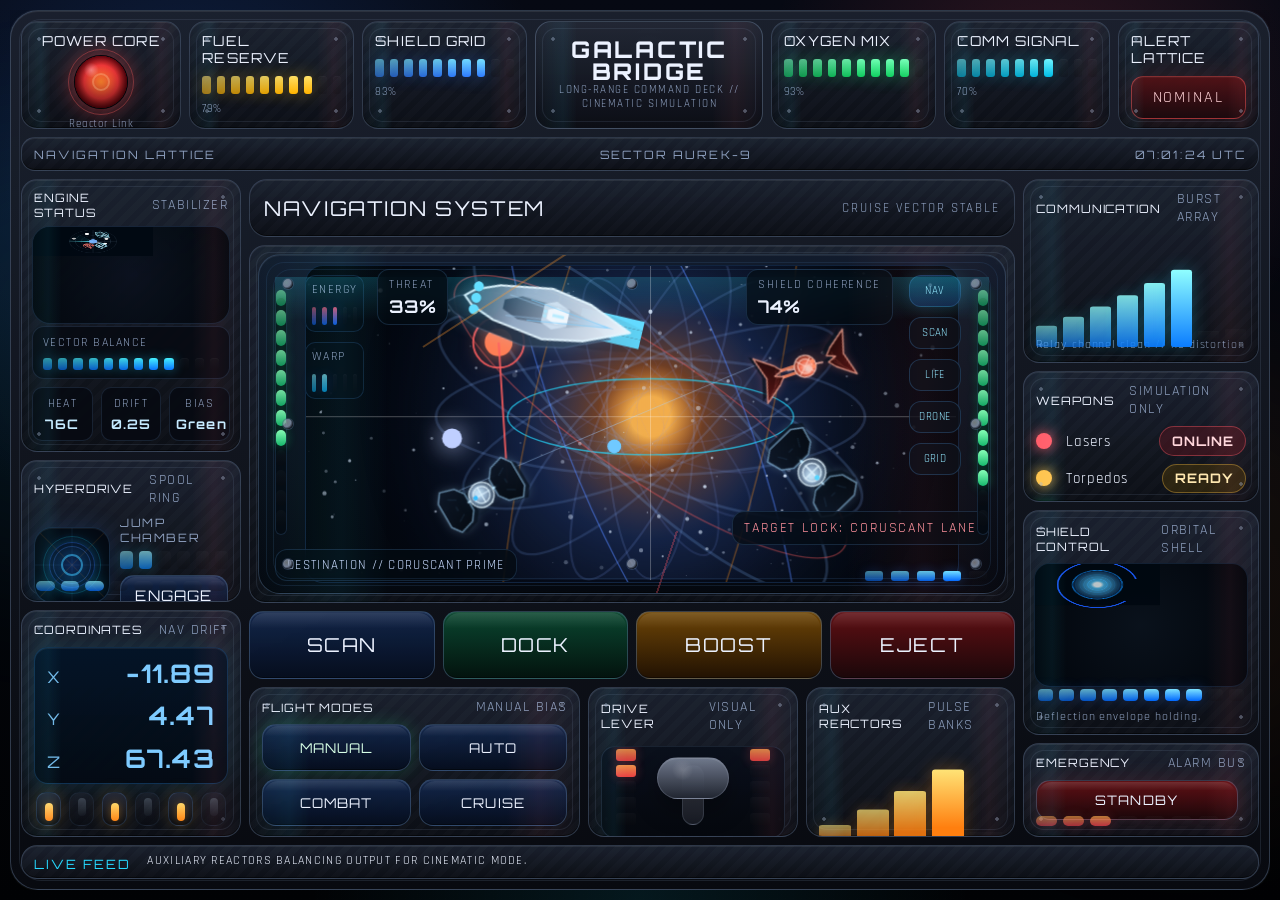
==== index.html @ 30eaf4d2 "Initial commit" ====
<!DOCTYPE html>
<html lang="en">
  <head>
    <meta charset="UTF-8" />
    <meta name="viewport" content="width=device-width, initial-scale=1.0" />
    <title>Galactic Bridge</title>
    <link rel="preconnect" href="https://fonts.googleapis.com" />
    <link rel="preconnect" href="https://fonts.gstatic.com" crossorigin />
    <link
      href="https://fonts.googleapis.com/css2?family=Orbitron:wght@500;700;800&family=Rajdhani:wght@500;600;700&display=swap"
      rel="stylesheet"
    />
    <link rel="stylesheet" href="./styles.css?v=20260314c" />
  </head>
  <body data-power="on">
    <div class="viewport">
      <div class="ambient-glow ambient-glow--left"></div>
      <div class="ambient-glow ambient-glow--right"></div>
      <div class="console-stage">
      <main class="console-shell">
        <header class="top-rack">
          <section class="system power-system">
            <div class="system__label">Power Core</div>
            <button class="power-core" id="powerToggle" type="button" aria-pressed="true">
              <span class="power-core__ring"></span>
              <span class="power-core__inner"></span>
            </button>
            <div class="system__sub">Reactor Link</div>
          </section>

          <section class="system resource-system">
            <div class="system__label">Fuel Reserve</div>
            <div class="segmented-bar" data-meter="fuel"></div>
            <div class="system__sub" id="fuelValue">78%</div>
          </section>

          <section class="system resource-system">
            <div class="system__label">Shield Grid</div>
            <div class="segmented-bar segmented-bar--blue" data-meter="shields"></div>
            <div class="system__sub" id="shieldValue">84%</div>
          </section>

          <section class="brand-panel">
            <div class="brand-panel__title">Galactic Bridge</div>
            <div class="brand-panel__sub">Long-range command deck // cinematic simulation</div>
          </section>

          <section class="system resource-system">
            <div class="system__label">Oxygen Mix</div>
            <div class="segmented-bar segmented-bar--green" data-meter="oxygen"></div>
            <div class="system__sub" id="oxygenValue">93%</div>
          </section>

          <section class="system resource-system">
            <div class="system__label">Comm Signal</div>
            <div class="segmented-bar segmented-bar--cyan" data-meter="comms"></div>
            <div class="system__sub" id="commsValue">67%</div>
          </section>

          <section class="system alert-system">
            <div class="system__label">Alert Lattice</div>
            <div class="alert-chip" id="alertChip">Nominal</div>
            <div class="system__sub">Deflection tier</div>
          </section>
        </header>

        <div class="subnav-strip">
          <span>Navigation lattice</span>
          <span>Sector Aurek-9</span>
          <span id="clockReadout">04:18:22 UTC</span>
        </div>

        <section class="bridge-grid">
          <aside class="left-column">
            <article class="module radar-module">
              <div class="module__header">
                <span>Engine Status</span>
                <span class="module__hint">Stabilizer</span>
              </div>
              <canvas id="radarCanvas" width="320" height="320" aria-label="Engine radar"></canvas>
              <div class="mini-thrust">
                <div class="mini-thrust__label">Vector Balance</div>
                <div class="mini-thrust__bars" id="engineBars"></div>
              </div>
              <div class="micro-status">
                <div><span>Heat</span><strong id="heatValue">73C</strong></div>
                <div><span>Drift</span><strong id="driftValue">0.28</strong></div>
                <div><span>Bias</span><strong id="biasValue">Green</strong></div>
              </div>
            </article>

            <article class="module hyperdrive-module">
              <div class="module__header">
                <span>Hyperdrive</span>
                <span class="module__hint">Spool ring</span>
              </div>
              <div class="hyperdrive-module__body">
                <div class="hyperdrive-core">
                  <div class="hyperdrive-core__ring"></div>
                  <div class="hyperdrive-core__ring hyperdrive-core__ring--outer"></div>
                  <div class="hyperdrive-core__center"></div>
                  <div class="hyperdrive-core__spokes"></div>
                </div>
                <div class="hyperdrive-panel">
                  <div class="hyperdrive-panel__eyebrow">Jump Chamber</div>
                  <div class="hyperdrive-panel__meter" id="hyperdriveMeter"></div>
                  <button class="command-button hyperdrive-cta" data-action="activate">
                    Engage
                  </button>
                </div>
              </div>
              <div class="hyperdrive-lights" id="hyperdriveLights"></div>
            </article>

            <article class="module coordinates-module">
              <div class="module__header">
                <span>Coordinates</span>
                <span class="module__hint">Nav drift</span>
              </div>
              <div class="coordinates-display">
                <div><span>X</span><strong id="coordX">-12.45</strong></div>
                <div><span>Y</span><strong id="coordY">04.88</strong></div>
                <div><span>Z</span><strong id="coordZ">67.22</strong></div>
              </div>
              <div class="switch-bank" id="switchBank"></div>
            </article>
          </aside>

          <section class="center-column">
            <div class="nav-title">
              <span class="nav-title__main">Navigation System</span>
              <span class="nav-title__meta" id="modeReadout">Cruise vector stable</span>
            </div>

            <article class="module view-module">
              <div class="display-frame">
                <div class="frame-meter frame-meter--left" id="portMeter"></div>
                <div class="frame-meter frame-meter--right" id="starboardMeter"></div>
                <canvas id="starfieldCanvas" width="1280" height="760"></canvas>
                <div class="display-wire display-wire--a" aria-hidden="true"></div>
                <div class="display-wire display-wire--b" aria-hidden="true"></div>
                <div class="display-overlay display-overlay--left">
                  <div class="telemetry-stack">
                    <span class="telemetry-stack__title">Energy</span>
                    <div class="mini-segments mini-segments--multicolor" data-mini-meter="energy"></div>
                  </div>
                  <div class="telemetry-stack">
                    <span class="telemetry-stack__title">Warp</span>
                    <div class="mini-segments mini-segments--cyan" data-mini-meter="warp"></div>
                  </div>
                </div>
                <div class="display-overlay display-overlay--right">
                  <button class="icon-toggle is-active" type="button">Nav</button>
                  <button class="icon-toggle" type="button">Scan</button>
                  <button class="icon-toggle" type="button">Life</button>
                  <button class="icon-toggle" type="button">Drone</button>
                  <button class="icon-toggle" type="button">Grid</button>
                </div>
                <div class="scanline"></div>
                <div class="frame-bolts" aria-hidden="true">
                  <span></span>
                  <span></span>
                  <span></span>
                  <span></span>
                  <span></span>
                  <span></span>
                  <span></span>
                  <span></span>
                </div>
                <div class="target-chip" id="targetChip">Target lock: Coruscant lane</div>
                <div class="destination-tag" id="destinationTag">Destination // Coruscant Prime</div>
                <div class="screen-kpi screen-kpi--left">
                  <span>Threat</span>
                  <strong id="threatValue">38%</strong>
                </div>
                <div class="screen-kpi screen-kpi--right">
                  <span>Shield coherence</span>
                  <strong id="screenShieldValue">84%</strong>
                </div>
                <div class="display-footer-lights" id="displayFooterLights"></div>
              </div>
            </article>

            <div class="command-row">
              <button class="command-button" data-action="scan">Scan</button>
              <button class="command-button command-button--green" data-action="dock">Dock</button>
              <button class="command-button command-button--amber" data-action="boost">Boost</button>
              <button class="command-button command-button--danger" data-action="eject">Eject</button>
            </div>

            <div class="lower-deck">
              <article class="module mode-module">
                <div class="module__header">
                  <span>Flight Modes</span>
                  <span class="module__hint">Manual bias</span>
                </div>
                <div class="mode-pills">
                  <button class="mode-pill is-active" data-mode="manual" type="button">Manual</button>
                  <button class="mode-pill" data-mode="auto" type="button">Auto</button>
                  <button class="mode-pill" data-mode="combat" type="button">Combat</button>
                  <button class="mode-pill" data-mode="cruise" type="button">Cruise</button>
                </div>
              </article>

              <article class="module throttle-module">
                <div class="module__header">
                  <span>Drive Lever</span>
                  <span class="module__hint">Visual only</span>
                </div>
                <div class="throttle-chamber">
                  <div class="throttle-ladder throttle-ladder--left" id="throttleLeft"></div>
                  <div class="throttle-rail"></div>
                  <div class="throttle-handle" id="throttleHandle"></div>
                  <div class="throttle-ladder throttle-ladder--right" id="throttleRight"></div>
                </div>
              </article>

              <article class="module aux-module">
                <div class="module__header">
                  <span>Aux Reactors</span>
                  <span class="module__hint">Pulse banks</span>
                </div>
                <div class="aux-bars" id="auxBars"></div>
              </article>
            </div>
          </section>

          <aside class="right-column">
            <article class="module comms-module">
              <div class="module__header">
                <span>Communication</span>
                <span class="module__hint">Burst array</span>
              </div>
              <div class="signal-bars" id="signalBars"></div>
              <div class="comms-copy" id="commsCopy">Relay channel clean // no distortion</div>
            </article>

            <article class="module weapons-module">
              <div class="module__header">
                <span>Weapons</span>
                <span class="module__hint">Simulation only</span>
              </div>
              <div class="weapon-row">
                <span class="weapon-dot weapon-dot--red"></span>
                <span>Lasers</span>
                <strong class="weapon-state weapon-state--red" id="laserState">Online</strong>
              </div>
              <div class="weapon-row">
                <span class="weapon-dot weapon-dot--amber"></span>
                <span>Torpedos</span>
                <strong class="weapon-state weapon-state--amber" id="torpedoState">Ready</strong>
              </div>
              <div class="weapon-row">
                <span class="weapon-dot weapon-dot--green"></span>
                <span>Missiles</span>
                <strong class="weapon-state weapon-state--green" id="missileState">Armed</strong>
              </div>
              <div class="weapon-charge" id="weaponCharge"></div>
            </article>

            <article class="module shield-module">
              <div class="module__header">
                <span>Shield Control</span>
                <span class="module__hint">Orbital shell</span>
              </div>
              <canvas id="shieldCanvas" width="360" height="360" aria-label="Shield dial"></canvas>
              <div class="shield-scale" id="shieldScale"></div>
              <div class="shield-copy" id="shieldCopy">Deflection envelope holding.</div>
            </article>

            <article class="module emergency-module">
              <div class="module__header">
                <span>Emergency</span>
                <span class="module__hint">Alarm bus</span>
              </div>
              <button class="emergency-button" id="emergencyButton" type="button">Standby</button>
              <div class="alarm-strip" id="alarmStrip"></div>
            </article>
          </aside>
        </section>

        <footer class="status-ribbon">
          <div class="status-ribbon__label">Live feed</div>
          <div class="status-ribbon__ticker" id="statusFeed"></div>
        </footer>
      </main>
      </div>
    </div>

    <script src="./app.js?v=20260314c"></script>
  </body>
</html>
---- styles.css ----
:root {
  --bg: #04070d;
  --panel: #121824;
  --panel-2: #171d29;
  --panel-3: #090d14;
  --steel: #65748e;
  --line: rgba(121, 143, 175, 0.26);
  --cyan: #26d9ff;
  --blue: #2f7cff;
  --green: #2dff8b;
  --amber: #ffc349;
  --red: #ff5a66;
  --orange: #ff931f;
  --text: #ecf2ff;
  --muted: #8ea0bf;
  --shadow: 0 30px 60px rgba(0, 0, 0, 0.45);
  --inset: inset 0 1px 0 rgba(255, 255, 255, 0.07), inset 0 -1px 0 rgba(0, 0, 0, 0.55);
  --ring: conic-gradient(from 180deg, rgba(47, 124, 255, 0.18), rgba(38, 217, 255, 0.95), rgba(47, 124, 255, 0.15));
}

* {
  box-sizing: border-box;
}

html,
body {
  margin: 0;
  min-height: 100%;
  background:
    radial-gradient(circle at 15% 18%, rgba(47, 124, 255, 0.22), transparent 28%),
    radial-gradient(circle at 82% 12%, rgba(255, 86, 102, 0.18), transparent 22%),
    radial-gradient(circle at 50% 100%, rgba(38, 217, 255, 0.1), transparent 30%),
    linear-gradient(180deg, #060913 0%, #010204 100%);
  color: var(--text);
  font-family: "Rajdhani", sans-serif;
}

body {
  overflow-x: hidden;
}

button,
canvas {
  font: inherit;
}

.viewport {
  position: relative;
  min-height: 100vh;
  padding: 16px;
  overflow: visible;
}

.console-stage {
  position: relative;
  z-index: 1;
  display: flex;
  justify-content: center;
  align-items: flex-start;
  min-height: calc(100vh - 32px);
  overflow: visible;
  opacity: 0;
  transition: opacity 240ms ease;
}

body.is-ready .console-stage {
  opacity: 1;
}

.ambient-glow {
  position: fixed;
  inset: auto;
  width: 28rem;
  height: 28rem;
  border-radius: 50%;
  filter: blur(80px);
  opacity: 0.35;
  pointer-events: none;
  z-index: 0;
}

.ambient-glow--left {
  left: -10rem;
  top: 8rem;
  background: rgba(38, 217, 255, 0.18);
}

.ambient-glow--right {
  right: -8rem;
  bottom: 6rem;
  background: rgba(255, 147, 31, 0.18);
}

.console-shell {
  position: relative;
  width: min(1680px, 100%);
  margin: 0;
  padding: 14px;
  border: 1px solid rgba(93, 114, 143, 0.45);
  border-radius: 28px;
  background:
    linear-gradient(180deg, rgba(27, 33, 46, 0.96), rgba(8, 10, 16, 0.98)),
    linear-gradient(180deg, rgba(255, 255, 255, 0.04), rgba(255, 255, 255, 0));
  box-shadow:
    0 0 0 1px rgba(255, 255, 255, 0.04),
    0 18px 60px rgba(0, 0, 0, 0.55),
    inset 0 1px 0 rgba(255, 255, 255, 0.08);
  transform-origin: top center;
  will-change: transform;
}

.console-shell::before {
  content: "";
  position: absolute;
  inset: 8px;
  border-radius: 22px;
  border: 1px solid rgba(84, 102, 126, 0.25);
  pointer-events: none;
}

.top-rack {
  display: grid;
  grid-template-columns: 1.02fr repeat(2, 1.05fr) 1.45fr repeat(2, 1.05fr) 0.9fr;
  gap: 10px;
}

.system,
.module,
.nav-title,
.subnav-strip,
.status-ribbon {
  position: relative;
  border: 1px solid rgba(91, 110, 138, 0.42);
  background:
    repeating-linear-gradient(
      135deg,
      rgba(255, 255, 255, 0.012) 0,
      rgba(255, 255, 255, 0.012) 6px,
      rgba(0, 0, 0, 0.02) 6px,
      rgba(0, 0, 0, 0.02) 12px
    ),
    linear-gradient(180deg, rgba(27, 34, 48, 0.96), rgba(12, 15, 22, 0.98)),
    linear-gradient(135deg, rgba(255, 255, 255, 0.035), transparent 40%);
  box-shadow: var(--inset);
}

.system,
.brand-panel {
  position: relative;
  overflow: hidden;
  min-height: 104px;
  padding: 12px 14px;
  border-radius: 16px;
}

.system::before,
.module::before,
.brand-panel::before {
  content: "";
  position: absolute;
  inset: 6px;
  border-radius: 14px;
  border: 1px solid rgba(118, 138, 166, 0.16);
  background:
    radial-gradient(circle at 10px 10px, rgba(166, 181, 208, 0.4) 0 1.5px, transparent 2px),
    radial-gradient(circle at calc(100% - 10px) 10px, rgba(166, 181, 208, 0.4) 0 1.5px, transparent 2px),
    radial-gradient(circle at 10px calc(100% - 10px), rgba(166, 181, 208, 0.4) 0 1.5px, transparent 2px),
    radial-gradient(circle at calc(100% - 10px) calc(100% - 10px), rgba(166, 181, 208, 0.4) 0 1.5px, transparent 2px);
  pointer-events: none;
}

.system::after,
.module::after,
.brand-panel::after {
  content: "";
  position: absolute;
  inset: 0;
  background:
    linear-gradient(90deg, transparent 0, rgba(38, 217, 255, 0.08) 12%, transparent 18%),
    linear-gradient(90deg, transparent 78%, rgba(255, 91, 102, 0.08) 88%, transparent 100%);
  mix-blend-mode: screen;
  opacity: 0.8;
  pointer-events: none;
}

.system__label,
.module__header,
.brand-panel__title,
.nav-title__main,
.subnav-strip,
.status-ribbon__label {
  font-family: "Orbitron", sans-serif;
  text-transform: uppercase;
}

.system__label {
  color: var(--text);
  letter-spacing: 0.08em;
  font-size: 0.86rem;
}

.system__sub {
  margin-top: 8px;
  color: var(--muted);
  letter-spacing: 0.08em;
  font-size: 0.8rem;
}

.power-system {
  display: grid;
  justify-items: center;
  align-content: start;
}

.power-core {
  position: relative;
  width: 62px;
  height: 62px;
  margin-top: 6px;
  border: none;
  border-radius: 50%;
  background:
    radial-gradient(circle at 32% 28%, rgba(255, 255, 255, 0.35), transparent 14%),
    radial-gradient(circle at center, rgba(255, 132, 44, 0.95), rgba(255, 57, 57, 0.92) 44%, rgba(104, 4, 13, 0.92) 68%, rgba(7, 7, 12, 1) 69%);
  box-shadow:
    0 0 26px rgba(255, 74, 74, 0.6),
    inset 0 -14px 18px rgba(0, 0, 0, 0.42);
  cursor: pointer;
}

.power-core__ring,
.power-core__inner {
  position: absolute;
  inset: 0;
  border-radius: 50%;
}

.power-core__ring {
  inset: -6px;
  border: 1px solid rgba(255, 92, 92, 0.35);
  animation: pulseRing 2s ease-in-out infinite;
}

.power-core__inner {
  inset: 18px;
  border: 2px solid rgba(255, 230, 180, 0.25);
}

.segmented-bar,
.mini-segments,
.signal-bars,
.aux-bars,
.mini-thrust__bars,
#engineBars {
  display: grid;
  gap: 6px;
}

.segmented-bar {
  grid-template-columns: repeat(10, minmax(0, 1fr));
  margin-top: 12px;
}

.segmented-bar span,
.mini-segments span,
.signal-bars span,
.aux-bars span,
#engineBars span {
  display: block;
  border-radius: 3px;
  background: linear-gradient(180deg, rgba(255, 255, 255, 0.08), rgba(10, 10, 14, 0.8));
  box-shadow: inset 0 1px 0 rgba(255, 255, 255, 0.08);
}

.segmented-bar span {
  height: 20px;
}

.segmented-bar span.is-on {
  background: linear-gradient(180deg, #ffe26a, #ffb300);
  box-shadow: 0 0 18px rgba(255, 190, 37, 0.45);
}

.segmented-bar--blue span.is-on {
  background: linear-gradient(180deg, #76e0ff, #2f7cff);
  box-shadow: 0 0 18px rgba(47, 124, 255, 0.45);
}

.segmented-bar--green span.is-on {
  background: linear-gradient(180deg, #75ffb8, #10d060);
  box-shadow: 0 0 18px rgba(45, 255, 139, 0.45);
}

.segmented-bar--cyan span.is-on {
  background: linear-gradient(180deg, #72f5ff, #00bde6);
  box-shadow: 0 0 18px rgba(38, 217, 255, 0.42);
}

.brand-panel {
  display: grid;
  place-content: center;
  text-align: center;
  border: 1px solid rgba(103, 122, 148, 0.5);
  background:
    linear-gradient(180deg, rgba(34, 39, 53, 0.96), rgba(12, 14, 21, 0.98)),
    radial-gradient(circle at 50% 30%, rgba(255, 255, 255, 0.08), transparent 50%);
}

.brand-panel__title {
  font-size: clamp(1.4rem, 2.3vw, 2.5rem);
  font-weight: 800;
  letter-spacing: 0.12em;
  line-height: 0.94;
  text-wrap: balance;
}

.brand-panel__sub {
  color: var(--muted);
  letter-spacing: 0.14em;
  font-size: 0.72rem;
  text-transform: uppercase;
}

.alert-chip {
  margin-top: 10px;
  padding: 10px 12px;
  border: 1px solid rgba(255, 92, 92, 0.45);
  border-radius: 12px;
  background: linear-gradient(180deg, rgba(83, 18, 23, 0.95), rgba(28, 10, 14, 0.98));
  color: #ffd3d7;
  text-align: center;
  letter-spacing: 0.12em;
  text-transform: uppercase;
  box-shadow: inset 0 1px 0 rgba(255, 255, 255, 0.04), 0 0 30px rgba(255, 74, 74, 0.15);
  animation: alertBlink 3s linear infinite;
}

.subnav-strip {
  display: flex;
  justify-content: space-between;
  gap: 1rem;
  margin-top: 10px;
  padding: 10px 14px;
  border-radius: 14px;
  color: var(--muted);
  font-size: 0.76rem;
  letter-spacing: 0.18em;
}

.bridge-grid {
  display: grid;
  grid-template-columns: 280px minmax(0, 1fr) 320px;
  gap: 12px;
  margin-top: 12px;
}

.left-column,
.center-column,
.right-column {
  display: grid;
  gap: 12px;
}

.center-column {
  min-width: 0;
}

.module {
  overflow: hidden;
  border-radius: 18px;
}

.module__header {
  display: flex;
  justify-content: space-between;
  align-items: center;
  gap: 1rem;
  padding: 12px 14px 0;
  color: var(--text);
  letter-spacing: 0.08em;
  font-size: 0.78rem;
}

.module__hint {
  color: var(--muted);
  font-family: "Rajdhani", sans-serif;
  font-size: 0.9rem;
  letter-spacing: 0.1em;
}

.radar-module {
  padding-bottom: 12px;
}

#radarCanvas {
  width: calc(100% - 24px);
  height: auto;
  margin: 8px 12px 0;
  border-radius: 18px;
  background:
    radial-gradient(circle at center, rgba(11, 17, 30, 0.95), rgba(3, 8, 13, 0.98)),
    linear-gradient(180deg, rgba(38, 217, 255, 0.08), transparent);
  border: 1px solid rgba(64, 98, 145, 0.28);
}

.mini-thrust {
  margin: 8px 12px 0;
  padding: 10px 12px;
  border-radius: 12px;
  background: rgba(7, 10, 18, 0.9);
  border: 1px solid rgba(69, 94, 128, 0.3);
}

.mini-thrust__label {
  color: var(--muted);
  letter-spacing: 0.12em;
  text-transform: uppercase;
  font-size: 0.76rem;
}

#engineBars {
  grid-template-columns: repeat(12, 1fr);
  margin-top: 8px;
}

#engineBars span {
  height: 12px;
}

#engineBars span.is-on {
  background: linear-gradient(180deg, #46f1ff, #0974ff);
  box-shadow: 0 0 12px rgba(38, 217, 255, 0.4);
}

.micro-status {
  display: grid;
  grid-template-columns: repeat(3, minmax(0, 1fr));
  gap: 8px;
  margin: 8px 12px 0;
}

.micro-status div {
  padding: 8px 6px;
  border-radius: 10px;
  background: rgba(7, 10, 18, 0.9);
  border: 1px solid rgba(69, 94, 128, 0.28);
  text-align: center;
}

.micro-status span {
  display: block;
  color: var(--muted);
  font-size: 0.72rem;
  letter-spacing: 0.12em;
  text-transform: uppercase;
}

.micro-status strong {
  display: block;
  margin-top: 0.3rem;
  color: #c5eaff;
  font-family: "Orbitron", sans-serif;
  font-size: 0.92rem;
  letter-spacing: 0.08em;
}

.hyperdrive-module,
.coordinates-module,
.comms-module,
.weapons-module,
.shield-module,
.emergency-module,
.mode-module,
.throttle-module,
.aux-module {
  padding-bottom: 12px;
}

.hyperdrive-module__body {
  display: grid;
  grid-template-columns: 112px 1fr;
  gap: 12px;
  align-items: center;
  padding: 10px 14px 0;
}

.hyperdrive-core {
  position: relative;
  height: 104px;
  border-radius: 18px;
  overflow: hidden;
  border: 1px solid rgba(57, 97, 144, 0.36);
  background:
    radial-gradient(circle at center, rgba(14, 43, 90, 0.96), rgba(4, 9, 18, 1) 62%),
    linear-gradient(180deg, rgba(38, 217, 255, 0.08), transparent);
  box-shadow: inset 0 1px 0 rgba(255, 255, 255, 0.06), 0 0 24px rgba(47, 124, 255, 0.16);
}

.hyperdrive-core::before,
.hyperdrive-core::after,
.hyperdrive-core__ring,
.hyperdrive-core__center,
.hyperdrive-core__spokes {
  position: absolute;
  border-radius: 50%;
}

.hyperdrive-core::before,
.hyperdrive-core::after {
  content: "";
  inset: 18px;
  border: 1px solid rgba(78, 145, 255, 0.28);
}

.hyperdrive-core::after {
  inset: 8px;
  border-color: rgba(38, 217, 255, 0.18);
}

.hyperdrive-core__ring {
  inset: 26px;
  border: 2px solid rgba(61, 197, 255, 0.55);
  box-shadow: 0 0 22px rgba(38, 217, 255, 0.22);
  animation: pulseRing 2.6s ease-in-out infinite;
}

.hyperdrive-core__ring--outer {
  inset: 14px;
  border-width: 1px;
  border-color: rgba(52, 124, 255, 0.32);
  animation-duration: 4.6s;
}

.hyperdrive-core__center {
  inset: 40px;
  background:
    radial-gradient(circle at 35% 35%, rgba(255, 255, 255, 0.5), transparent 18%),
    radial-gradient(circle at center, rgba(121, 245, 255, 0.92), rgba(37, 130, 255, 0.82) 56%, rgba(5, 16, 32, 0.98) 78%);
  box-shadow: 0 0 24px rgba(38, 217, 255, 0.5);
}

.hyperdrive-core__spokes {
  inset: 0;
  border-radius: 18px;
  background:
    linear-gradient(90deg, transparent 49%, rgba(112, 180, 255, 0.18) 50%, transparent 51%),
    linear-gradient(0deg, transparent 49%, rgba(112, 180, 255, 0.18) 50%, transparent 51%),
    linear-gradient(45deg, transparent 49%, rgba(255, 160, 56, 0.12) 50%, transparent 51%),
    linear-gradient(-45deg, transparent 49%, rgba(255, 160, 56, 0.12) 50%, transparent 51%);
  opacity: 0.7;
}

.hyperdrive-panel {
  display: grid;
  gap: 8px;
}

.hyperdrive-panel__eyebrow {
  color: var(--muted);
  font-family: "Orbitron", sans-serif;
  font-size: 0.72rem;
  letter-spacing: 0.14em;
  text-transform: uppercase;
}

.hyperdrive-panel__meter {
  display: grid;
  grid-template-columns: repeat(6, minmax(0, 1fr));
  gap: 6px;
}

.hyperdrive-panel__meter span {
  height: 22px;
  border-radius: 4px;
  background: linear-gradient(180deg, rgba(255, 255, 255, 0.08), rgba(10, 10, 14, 0.8));
}

.hyperdrive-panel__meter span.is-on {
  background: linear-gradient(180deg, #9af6ff, #0785ff);
  box-shadow: 0 0 14px rgba(38, 217, 255, 0.4);
}

.hyperdrive-cta {
  min-height: 54px;
  padding: 14px 10px;
  font-size: 1rem;
}

.hyperdrive-lights {
  display: grid;
  grid-template-columns: repeat(8, minmax(0, 1fr));
  gap: 6px;
  margin: 10px 14px 0;
}

.hyperdrive-lights span {
  height: 10px;
  border-radius: 999px;
  background: linear-gradient(180deg, rgba(255, 255, 255, 0.08), rgba(10, 10, 14, 0.8));
}

.hyperdrive-lights span.is-on {
  background: linear-gradient(180deg, #8cf1ff, #056eff);
  box-shadow: 0 0 14px rgba(38, 217, 255, 0.38);
}

.coordinates-display {
  margin: 10px 14px 0;
  padding: 12px 14px;
  border-radius: 14px;
  background:
    linear-gradient(180deg, rgba(3, 19, 38, 0.94), rgba(4, 11, 20, 0.96)),
    linear-gradient(180deg, rgba(0, 199, 255, 0.08), transparent);
  border: 1px solid rgba(41, 109, 170, 0.34);
  box-shadow: inset 0 1px 0 rgba(255, 255, 255, 0.06), 0 0 24px rgba(38, 217, 255, 0.12);
}

.coordinates-display div {
  display: flex;
  justify-content: space-between;
  align-items: baseline;
  gap: 1rem;
  color: #7ecbff;
  font-family: "Orbitron", sans-serif;
  letter-spacing: 0.08em;
}

.coordinates-display div + div {
  margin-top: 0.65rem;
}

.coordinates-display span {
  font-size: 1rem;
  opacity: 0.9;
}

.coordinates-display strong {
  font-size: clamp(1.5rem, 4vw, 2.35rem);
}

.switch-bank {
  display: grid;
  grid-template-columns: repeat(6, minmax(0, 1fr));
  gap: 8px;
  margin: 10px 14px 0;
}

.switch-bank span {
  position: relative;
  height: 34px;
  border-radius: 10px;
  border: 1px solid rgba(70, 102, 145, 0.34);
  background:
    linear-gradient(180deg, rgba(38, 42, 55, 0.98), rgba(9, 11, 16, 0.98)),
    linear-gradient(135deg, rgba(255, 255, 255, 0.08), transparent);
}

.switch-bank span::before {
  content: "";
  position: absolute;
  left: 50%;
  top: 5px;
  width: 8px;
  height: 18px;
  transform: translateX(-50%);
  border-radius: 999px;
  background: linear-gradient(180deg, rgba(120, 132, 150, 0.92), rgba(29, 34, 44, 0.98));
}

.switch-bank span.is-on {
  box-shadow: 0 0 16px rgba(255, 192, 65, 0.18);
}

.switch-bank span.is-on::before {
  top: 10px;
  background: linear-gradient(180deg, #ffd769, #ff8616);
  box-shadow: 0 0 10px rgba(255, 166, 44, 0.42);
}

.nav-title {
  display: flex;
  justify-content: space-between;
  gap: 1rem;
  align-items: center;
  padding: 12px 16px;
  border-radius: 18px;
}

.nav-title__main {
  font-size: clamp(1.1rem, 2vw, 1.8rem);
  letter-spacing: 0.08em;
}

.nav-title__meta {
  color: var(--muted);
  letter-spacing: 0.14em;
  text-transform: uppercase;
  font-size: 0.84rem;
}

.view-module {
  padding: 10px;
}

.display-frame {
  position: relative;
  --display-side-gutter: 44px;
  min-height: 0;
  aspect-ratio: 16 / 8.85;
  border-radius: 22px;
  padding: 14px;
  background:
    linear-gradient(180deg, rgba(18, 28, 44, 0.98), rgba(4, 8, 15, 1)),
    linear-gradient(135deg, rgba(255, 255, 255, 0.04), transparent 28%);
  border: 1px solid rgba(82, 107, 139, 0.44);
  box-shadow: inset 0 1px 0 rgba(255, 255, 255, 0.07), inset 0 -1px 0 rgba(0, 0, 0, 0.5);
  overflow: hidden;
}

.display-frame::before,
.display-frame::after {
  content: "";
  position: absolute;
  inset: 8px;
  border-radius: 18px;
  border: 1px solid rgba(53, 85, 126, 0.26);
  pointer-events: none;
}

.display-frame::after {
  inset: 16px;
}

.frame-meter {
  position: absolute;
  top: 50px;
  bottom: 70px;
  z-index: 2;
  width: 14px;
  display: grid;
  align-content: end;
  gap: 4px;
  padding: 10px 0;
  border-radius: 10px;
  background: rgba(4, 10, 18, 0.7);
  border: 1px solid rgba(53, 85, 126, 0.34);
  backdrop-filter: blur(8px);
}

.frame-meter--left {
  left: 26px;
}

.frame-meter--right {
  right: 26px;
}

.frame-meter span {
  width: 100%;
  height: 16px;
  border-radius: 999px;
  background: linear-gradient(180deg, rgba(255, 255, 255, 0.08), rgba(10, 10, 14, 0.8));
}

.frame-meter span.is-on {
  background: linear-gradient(180deg, #88ffb8, #16b96c);
  box-shadow: 0 0 12px rgba(45, 255, 139, 0.35);
}

#starfieldCanvas {
  display: block;
  width: calc(100% - (var(--display-side-gutter) * 2));
  height: 100%;
  margin-inline: var(--display-side-gutter);
  border-radius: 18px;
  background:
    radial-gradient(circle at 50% 50%, rgba(10, 18, 38, 0.98), rgba(1, 4, 8, 1)),
    linear-gradient(180deg, rgba(27, 65, 135, 0.08), transparent);
  border: 1px solid rgba(34, 73, 122, 0.42);
}

.display-overlay {
  position: absolute;
  top: 26px;
  display: grid;
  gap: 10px;
}

.display-overlay--left {
  left: 48px;
}

.display-overlay--right {
  right: calc(var(--display-side-gutter) + 10px);
}

.telemetry-stack {
  min-width: 72px;
  padding: 7px 8px;
  border-radius: 10px;
  background: rgba(3, 10, 19, 0.72);
  border: 1px solid rgba(44, 89, 138, 0.32);
  backdrop-filter: blur(10px);
}

.telemetry-stack__title {
  display: block;
  color: var(--muted);
  font-size: 0.72rem;
  letter-spacing: 0.12em;
  text-transform: uppercase;
}

.mini-segments {
  grid-template-columns: repeat(5, 1fr);
  margin-top: 10px;
}

.mini-segments span {
  height: 28px;
}

.mini-segments span.is-on {
  background: linear-gradient(180deg, #ec5977, #0565ff);
  box-shadow: 0 0 12px rgba(47, 124, 255, 0.35);
}

.mini-segments--cyan span.is-on {
  background: linear-gradient(180deg, #8bf2ff, #01b2ff);
}

.icon-toggle {
  width: 62px;
  padding: 10px 0;
  border-radius: 12px;
  border: 1px solid rgba(52, 116, 171, 0.34);
  background: rgba(5, 13, 23, 0.78);
  color: #8ee7ff;
  letter-spacing: 0.12em;
  text-transform: uppercase;
  cursor: pointer;
}

.icon-toggle.is-active {
  background: linear-gradient(180deg, rgba(0, 160, 220, 0.3), rgba(8, 34, 73, 0.82));
  box-shadow: 0 0 18px rgba(38, 217, 255, 0.18);
}

.display-wire {
  position: absolute;
  inset: auto;
  border-top: 2px solid rgba(255, 153, 49, 0.32);
  transform-origin: left center;
  z-index: 1;
  pointer-events: none;
}

.display-wire--a {
  width: 34%;
  left: 22%;
  top: 27%;
  transform: rotate(-33deg);
}

.display-wire--b {
  width: 26%;
  right: 18%;
  bottom: 18%;
  border-top-color: rgba(255, 86, 102, 0.3);
  transform: rotate(108deg);
}

.scanline {
  position: absolute;
  left: 16px;
  right: 16px;
  height: 18%;
  top: 22px;
  background: linear-gradient(180deg, rgba(38, 217, 255, 0.18), transparent 70%);
  mix-blend-mode: screen;
  pointer-events: none;
  animation: scanSweep 5s ease-in-out infinite;
}

.target-chip,
.destination-tag,
.screen-kpi {
  position: absolute;
  padding: 0.45rem 0.7rem;
  border-radius: 12px;
  border: 1px solid rgba(58, 95, 138, 0.34);
  background: rgba(3, 10, 18, 0.7);
  backdrop-filter: blur(10px);
}

.target-chip {
  right: 20px;
  bottom: 60px;
  color: #ff919c;
  letter-spacing: 0.14em;
  text-transform: uppercase;
}

.destination-tag {
  left: 20px;
  bottom: 18px;
  color: #c8dbff;
  letter-spacing: 0.1em;
  text-transform: uppercase;
}

.screen-kpi {
  top: 18px;
  display: grid;
  gap: 0.15rem;
}

.screen-kpi span {
  color: var(--muted);
  font-size: 0.72rem;
  letter-spacing: 0.14em;
  text-transform: uppercase;
}

.screen-kpi strong {
  font-family: "Orbitron", sans-serif;
  font-size: 1.1rem;
}

.screen-kpi--left {
  left: 132px;
}

.screen-kpi--right {
  right: 86px;
}

.frame-bolts {
  position: absolute;
  inset: 20px;
  z-index: 3;
  pointer-events: none;
}

.frame-bolts span {
  position: absolute;
  width: 10px;
  height: 10px;
  border-radius: 50%;
  background: radial-gradient(circle at 35% 35%, rgba(255, 255, 255, 0.4), rgba(118, 130, 152, 0.95) 45%, rgba(19, 24, 33, 1) 72%);
  box-shadow: 0 0 0 1px rgba(80, 98, 126, 0.45);
}

.frame-bolts span:nth-child(1) { left: 4px; top: 4px; }
.frame-bolts span:nth-child(2) { right: 4px; top: 4px; }
.frame-bolts span:nth-child(3) { left: 4px; bottom: 4px; }
.frame-bolts span:nth-child(4) { right: 4px; bottom: 4px; }
.frame-bolts span:nth-child(5) { left: 50%; top: 4px; transform: translateX(-50%); }
.frame-bolts span:nth-child(6) { left: 50%; bottom: 4px; transform: translateX(-50%); }
.frame-bolts span:nth-child(7) { left: 4px; top: 50%; transform: translateY(-50%); }
.frame-bolts span:nth-child(8) { right: 4px; top: 50%; transform: translateY(-50%); }

.display-footer-lights {
  position: absolute;
  right: 24px;
  bottom: 16px;
  z-index: 2;
  display: grid;
  grid-template-columns: repeat(5, 18px);
  gap: 8px;
}

.display-footer-lights span {
  height: 10px;
  border-radius: 3px;
  background: linear-gradient(180deg, rgba(255, 255, 255, 0.08), rgba(10, 10, 14, 0.8));
}

.display-footer-lights span.is-on {
  background: linear-gradient(180deg, #73dfff, #056bff);
  box-shadow: 0 0 12px rgba(47, 124, 255, 0.34);
}

.command-row {
  display: grid;
  grid-template-columns: repeat(4, minmax(0, 1fr));
  gap: 10px;
}

.command-button,
.mode-pill,
.emergency-button {
  position: relative;
  isolation: isolate;
  border: 1px solid rgba(88, 117, 153, 0.45);
  border-radius: 14px;
  padding: 14px 10px;
  background:
    linear-gradient(180deg, rgba(18, 39, 78, 0.9), rgba(6, 14, 30, 0.98)),
    linear-gradient(135deg, rgba(255, 255, 255, 0.06), transparent 50%);
  color: var(--text);
  font-family: "Orbitron", sans-serif;
  font-size: clamp(0.95rem, 1.5vw, 1.2rem);
  letter-spacing: 0.08em;
  text-transform: uppercase;
  cursor: pointer;
  box-shadow: inset 0 1px 0 rgba(255, 255, 255, 0.09), inset 0 -1px 0 rgba(0, 0, 0, 0.42);
  transition: transform 180ms ease, box-shadow 180ms ease, filter 180ms ease;
}

.command-button:hover,
.mode-pill:hover,
.emergency-button:hover {
  transform: translateY(-1px);
  box-shadow:
    inset 0 1px 0 rgba(255, 255, 255, 0.09),
    inset 0 -1px 0 rgba(0, 0, 0, 0.42),
    0 0 20px rgba(47, 124, 255, 0.22);
}

.command-button::after,
.mode-pill::after,
.emergency-button::after {
  content: "";
  position: absolute;
  inset: 1px;
  border-radius: inherit;
  background: linear-gradient(180deg, rgba(255, 255, 255, 0.12), transparent 24%);
  z-index: -1;
}

.command-button--green {
  background: linear-gradient(180deg, rgba(11, 74, 49, 0.94), rgba(3, 19, 14, 0.98));
}

.command-button--amber {
  background: linear-gradient(180deg, rgba(116, 73, 5, 0.94), rgba(34, 18, 3, 0.98));
}

.command-button--danger,
.emergency-button {
  background: linear-gradient(180deg, rgba(99, 16, 20, 0.96), rgba(27, 7, 10, 0.98));
}

.lower-deck {
  display: grid;
  grid-template-columns: 1.35fr 0.85fr 0.9fr;
  gap: 10px;
}

.mode-pills {
  display: grid;
  grid-template-columns: repeat(2, minmax(0, 1fr));
  gap: 10px;
  padding: 10px 14px 0;
}

.mode-pill {
  padding: 10px 8px;
  font-size: 0.92rem;
}

.mode-pill.is-active {
  box-shadow:
    inset 0 1px 0 rgba(255, 255, 255, 0.09),
    inset 0 -1px 0 rgba(0, 0, 0, 0.42),
    0 0 18px rgba(45, 255, 139, 0.18);
  color: #d7ffe6;
}

.throttle-chamber {
  position: relative;
  min-height: 150px;
  margin: 12px 14px 0;
  border-radius: 14px;
  background:
    linear-gradient(180deg, rgba(11, 16, 28, 0.96), rgba(5, 8, 14, 0.98)),
    linear-gradient(180deg, rgba(255, 255, 255, 0.04), transparent);
  border: 1px solid rgba(70, 92, 120, 0.32);
  overflow: hidden;
}

.throttle-rail {
  position: absolute;
  top: 14px;
  bottom: 14px;
  left: 50%;
  width: 26px;
  transform: translateX(-50%);
  border-radius: 999px;
  background: linear-gradient(180deg, rgba(83, 88, 104, 0.95), rgba(23, 26, 35, 1));
  border: 1px solid rgba(120, 132, 153, 0.3);
}

.throttle-handle {
  position: absolute;
  left: 50%;
  top: 60%;
  width: 82px;
  height: 48px;
  transform: translate(-50%, -50%);
  border-radius: 24px;
  background:
    radial-gradient(circle at 35% 30%, rgba(255, 255, 255, 0.15), transparent 20%),
    linear-gradient(180deg, rgba(121, 130, 150, 0.92), rgba(33, 38, 49, 1));
  border: 1px solid rgba(141, 150, 170, 0.34);
  box-shadow: inset 0 1px 0 rgba(255, 255, 255, 0.1), 0 12px 24px rgba(0, 0, 0, 0.3);
}

.throttle-ladder {
  position: absolute;
  top: 14px;
  bottom: 14px;
  width: 24px;
  display: grid;
  align-content: end;
  gap: 4px;
}

.throttle-ladder--left {
  left: 18px;
}

.throttle-ladder--right {
  right: 18px;
}

.throttle-ladder span {
  height: 14px;
  border-radius: 3px;
  background: linear-gradient(180deg, rgba(255, 255, 255, 0.08), rgba(10, 10, 14, 0.8));
}

.throttle-ladder span.is-on {
  background: linear-gradient(180deg, #ff9c4e, #ff4545);
  box-shadow: 0 0 12px rgba(255, 90, 102, 0.36);
}

.aux-bars {
  grid-template-columns: repeat(5, 1fr);
  padding: 12px 14px 0;
}

.aux-bars span {
  height: 124px;
  align-self: end;
  transform-origin: bottom;
  transition: transform 220ms ease, opacity 220ms ease, box-shadow 220ms ease;
}

.aux-bars span.is-on {
  background: linear-gradient(180deg, #ffe376, #ff7f0f 78%);
  box-shadow: 0 0 18px rgba(255, 147, 31, 0.32);
}

.signal-bars {
  grid-template-columns: repeat(8, 1fr);
  align-items: end;
  min-height: 136px;
  padding: 12px 14px 0;
}

.signal-bars span {
  transform-origin: bottom;
  transition: transform 220ms ease, opacity 220ms ease, box-shadow 220ms ease;
}

.signal-bars span.is-on {
  background: linear-gradient(180deg, #90ffff, #0a7cff);
  box-shadow: 0 0 18px rgba(38, 217, 255, 0.26);
}

.comms-copy,
.shield-copy {
  margin: 10px 14px 0;
  color: var(--muted);
  letter-spacing: 0.08em;
  font-size: 0.82rem;
}

.weapon-row {
  display: grid;
  grid-template-columns: auto 1fr auto;
  align-items: center;
  gap: 0.9rem;
  padding: 10px 14px 0;
  font-size: 1rem;
  letter-spacing: 0.06em;
}

.weapon-dot {
  width: 16px;
  height: 16px;
  border-radius: 50%;
  box-shadow: 0 0 14px currentColor;
}

.weapon-dot--red {
  color: var(--red);
  background: currentColor;
}

.weapon-dot--amber {
  color: var(--amber);
  background: currentColor;
}

.weapon-dot--green {
  color: var(--green);
  background: currentColor;
}

.weapon-state {
  padding: 0.35rem 0.7rem;
  border-radius: 999px;
  font-family: "Orbitron", sans-serif;
  font-size: 0.82rem;
  letter-spacing: 0.08em;
  text-transform: uppercase;
  border: 1px solid transparent;
}

.weapon-state--red {
  color: #ffd7db;
  border-color: rgba(255, 90, 102, 0.4);
  background: rgba(89, 20, 30, 0.5);
}

.weapon-state--amber {
  color: #ffe8b0;
  border-color: rgba(255, 195, 73, 0.35);
  background: rgba(91, 66, 7, 0.4);
}

.weapon-state--green {
  color: #c8ffdd;
  border-color: rgba(45, 255, 139, 0.35);
  background: rgba(9, 72, 36, 0.42);
}

.weapon-charge {
  display: grid;
  grid-template-columns: repeat(12, minmax(0, 1fr));
  gap: 6px;
  margin: 10px 14px 0;
}

.weapon-charge span {
  height: 14px;
  border-radius: 999px;
  background: linear-gradient(180deg, rgba(255, 255, 255, 0.08), rgba(10, 10, 14, 0.8));
}

.weapon-charge span.is-on {
  background: linear-gradient(180deg, #ffd975, #ff513f);
  box-shadow: 0 0 14px rgba(255, 147, 31, 0.32);
}

#shieldCanvas {
  display: block;
  width: calc(100% - 24px);
  height: auto;
  margin: 8px 12px 0;
  border-radius: 16px;
  background:
    radial-gradient(circle at center, rgba(10, 18, 28, 0.98), rgba(1, 5, 11, 1)),
    linear-gradient(180deg, rgba(0, 183, 255, 0.08), transparent);
  border: 1px solid rgba(49, 78, 118, 0.32);
}

.shield-scale {
  display: grid;
  grid-template-columns: repeat(10, minmax(0, 1fr));
  gap: 6px;
  margin: 10px 14px 0;
}

.shield-scale span {
  height: 12px;
  border-radius: 4px;
  background: linear-gradient(180deg, rgba(255, 255, 255, 0.08), rgba(10, 10, 14, 0.8));
}

.shield-scale span.is-on {
  background: linear-gradient(180deg, #7ce2ff, #0068ff);
  box-shadow: 0 0 14px rgba(47, 124, 255, 0.35);
}

.emergency-button {
  width: calc(100% - 32px);
  margin: 10px 16px 0;
  min-height: 62px;
  box-shadow: 0 0 24px rgba(255, 90, 102, 0.16);
}

.alarm-strip {
  display: grid;
  grid-template-columns: repeat(8, minmax(0, 1fr));
  gap: 8px;
  margin: 10px 14px 0;
}

.alarm-strip span {
  height: 12px;
  border-radius: 999px;
  background: linear-gradient(180deg, rgba(255, 255, 255, 0.08), rgba(10, 10, 14, 0.8));
}

.alarm-strip span.is-on {
  background: linear-gradient(180deg, #ffad4f, #ff414f);
  box-shadow: 0 0 12px rgba(255, 90, 102, 0.32);
}

.status-ribbon {
  display: grid;
  grid-template-columns: auto 1fr;
  gap: 1rem;
  align-items: center;
  margin-top: 12px;
  padding: 10px 14px;
  border-radius: 16px;
}

.status-ribbon__label {
  color: var(--cyan);
  font-size: 0.8rem;
  letter-spacing: 0.16em;
}

.status-ribbon__ticker {
  min-height: 1.4rem;
  color: var(--text);
  letter-spacing: 0.11em;
  text-transform: uppercase;
  animation: flicker 5s linear infinite;
  font-size: 0.82rem;
}

body.is-fit-mode {
  overflow: hidden;
}

body.is-fit-mode .viewport,
body.is-fit-mode .console-stage {
  overflow: hidden;
}

body[data-power="off"] .console-shell {
  filter: saturate(0.2) brightness(0.58);
}

body[data-power="off"] .power-core {
  box-shadow: none;
  background:
    radial-gradient(circle at center, rgba(142, 142, 142, 0.45), rgba(55, 55, 63, 0.78) 44%, rgba(11, 13, 18, 1) 69%);
}

body[data-power="off"] .power-core__ring,
body[data-power="off"] .scanline,
body[data-power="off"] .alert-chip {
  animation-play-state: paused;
}

body[data-flash="alert"] .console-shell {
  animation: alertWash 500ms ease 4;
}

body[data-flash="boost"] .command-button--amber,
body[data-flash="scan"] .command-button:first-child,
body[data-flash="dock"] .command-button--green {
  box-shadow:
    inset 0 1px 0 rgba(255, 255, 255, 0.09),
    inset 0 -1px 0 rgba(0, 0, 0, 0.42),
    0 0 26px currentColor;
}

@keyframes pulseRing {
  0%,
  100% {
    opacity: 0.35;
    transform: scale(0.96);
  }
  50% {
    opacity: 0.85;
    transform: scale(1.06);
  }
}

@keyframes scanSweep {
  0% {
    transform: translateY(0);
    opacity: 0.2;
  }
  50% {
    opacity: 0.7;
  }
  100% {
    transform: translateY(410%);
    opacity: 0.12;
  }
}

@keyframes spinSlow {
  from {
    transform: rotate(0deg);
  }
  to {
    transform: rotate(360deg);
  }
}

@keyframes alertBlink {
  0%,
  82%,
  100% {
    filter: brightness(1);
  }
  86%,
  90% {
    filter: brightness(1.45);
  }
}

@keyframes alertWash {
  0%,
  100% {
    box-shadow:
      0 0 0 1px rgba(255, 255, 255, 0.04),
      0 18px 60px rgba(0, 0, 0, 0.55),
      inset 0 1px 0 rgba(255, 255, 255, 0.08);
  }
  50% {
    box-shadow:
      0 0 0 1px rgba(255, 255, 255, 0.04),
      0 18px 60px rgba(0, 0, 0, 0.55),
      inset 0 1px 0 rgba(255, 255, 255, 0.08),
      0 0 34px rgba(255, 90, 102, 0.28);
  }
}

@keyframes flicker {
  0%,
  100% {
    opacity: 1;
  }
  5% {
    opacity: 0.85;
  }
  7% {
    opacity: 1;
  }
  40% {
    opacity: 0.94;
  }
  41% {
    opacity: 0.88;
  }
  42% {
    opacity: 1;
  }
}

@media (min-width: 1280px) and (min-height: 560px) {
  .viewport {
    min-height: 100dvh;
    height: 100dvh;
    padding: 10px;
    overflow: hidden;
  }

  .console-stage {
    min-height: calc(100dvh - 20px);
    height: calc(100dvh - 20px);
    align-items: stretch;
    overflow: hidden;
  }

  .console-shell {
    width: min(1880px, calc(100vw - 20px));
    height: 100%;
    padding: 10px;
    display: grid;
    grid-template-rows: 108px 34px minmax(0, 1fr) 34px;
    gap: 8px;
    transform: none !important;
  }

  .top-rack,
  .subnav-strip,
  .bridge-grid,
  .status-ribbon {
    margin-top: 0;
  }

  .top-rack {
    height: 100%;
    gap: 8px;
  }

  .system,
  .brand-panel,
  .module {
    min-height: 0;
  }

  .system,
  .brand-panel {
    height: 100%;
    padding: 10px 12px;
  }

  .power-core {
    width: 54px;
    height: 54px;
  }

  .segmented-bar {
    margin-top: 10px;
  }

  .segmented-bar span {
    height: 18px;
  }

  .brand-panel__title {
    font-size: clamp(1.35rem, 1.8vw, 2rem);
  }

  .brand-panel__sub,
  .system__sub {
    font-size: 0.68rem;
  }

  .subnav-strip,
  .status-ribbon {
    height: 100%;
    padding: 7px 12px;
    align-items: center;
    font-size: 0.72rem;
  }

  .bridge-grid {
    height: 100%;
    min-height: 0;
    gap: 8px;
    grid-template-columns: 220px minmax(0, 1fr) 236px;
  }

  .left-column,
  .right-column,
  .center-column {
    min-height: 0;
    gap: 8px;
  }

  .left-column {
    grid-template-rows: minmax(0, 1.08fr) minmax(0, 0.56fr) minmax(0, 0.9fr);
  }

  .center-column {
    grid-template-rows: 58px minmax(0, 1fr) 68px 150px;
  }

  .right-column {
    grid-template-rows: minmax(0, 0.82fr) minmax(0, 0.58fr) minmax(0, 1fr) 94px;
  }

  .module {
    border-radius: 16px;
  }

  .module__header {
    padding: 10px 12px 0;
    font-size: 0.72rem;
  }

  .radar-module,
  .hyperdrive-module,
  .coordinates-module,
  .comms-module,
  .weapons-module,
  .shield-module,
  .emergency-module,
  .mode-module,
  .throttle-module,
  .aux-module {
    display: grid;
    padding-bottom: 10px;
  }

  .radar-module {
    grid-template-rows: auto minmax(0, 1fr) auto auto;
  }

  #radarCanvas {
    width: calc(100% - 20px);
    height: 100%;
    min-height: 0;
    margin: 6px 10px 0;
  }

  .mini-thrust,
  .micro-status,
  .hyperdrive-lights,
  .switch-bank,
  .weapon-charge,
  .shield-scale,
  .alarm-strip {
    margin-top: 8px;
  }

  .mini-thrust {
    margin-inline: 10px;
    padding: 8px 10px;
  }

  .micro-status {
    margin-inline: 10px;
  }

  .micro-status strong {
    font-size: 0.82rem;
  }

  .hyperdrive-module {
    grid-template-rows: auto minmax(0, 1fr) auto;
  }

  .hyperdrive-module__body {
    grid-template-columns: 76px 1fr;
    gap: 10px;
    padding: 8px 12px 0;
  }

  .hyperdrive-core {
    height: auto;
    aspect-ratio: 1;
  }

  .hyperdrive-panel {
    gap: 6px;
  }

  .hyperdrive-panel__meter span {
    height: 18px;
  }

  .hyperdrive-cta {
    min-height: 44px;
    font-size: 0.92rem;
  }

  .coordinates-module {
    grid-template-rows: auto minmax(0, 1fr) auto;
  }

  .coordinates-display {
    display: grid;
    align-content: center;
    margin: 8px 12px 0;
    padding: 10px 12px;
  }

  .coordinates-display strong {
    font-size: clamp(1.2rem, 2vw, 1.9rem);
  }

  .nav-title {
    height: 100%;
    padding: 10px 14px;
  }

  .nav-title__main {
    font-size: clamp(1rem, 1.6vw, 1.55rem);
  }

  .view-module {
    min-height: 0;
    padding: 8px;
  }

  .display-frame {
    height: 100%;
    min-height: 0;
    aspect-ratio: auto;
    --display-side-gutter: 36px;
    padding: 10px;
  }

  .display-frame::before {
    inset: 7px;
  }

  .display-frame::after {
    inset: 14px;
  }

  #starfieldCanvas,
  #shieldCanvas {
    height: 100%;
  }

  .display-overlay {
    top: 20px;
  }

  .display-overlay--left {
    left: 46px;
  }

  .display-overlay--right {
    right: calc(var(--display-side-gutter) + 8px);
  }

  .telemetry-stack {
    min-width: 52px;
    padding: 6px;
  }

  .mini-segments span {
    height: 18px;
  }

  .icon-toggle {
    width: 52px;
    padding: 8px 0;
    font-size: 0.68rem;
    letter-spacing: 0.04em;
  }

  .frame-meter {
    top: 42px;
    bottom: 58px;
    width: 12px;
    padding: 8px 0;
  }

  .frame-meter--left {
    left: 16px;
  }

  .frame-meter--right {
    right: 16px;
  }

  .target-chip {
    right: 16px;
    bottom: 48px;
    font-size: 0.86rem;
  }

  .destination-tag {
    left: 16px;
    bottom: 12px;
    font-size: 0.8rem;
  }

  .screen-kpi {
    top: 14px;
  }

  .screen-kpi--left {
    left: 118px;
  }

  .screen-kpi--right {
    right: 112px;
  }

  .display-footer-lights {
    right: 18px;
    bottom: 12px;
  }

  .command-row {
    height: 100%;
    gap: 8px;
  }

  .command-button,
  .mode-pill,
  .emergency-button {
    min-height: 0;
    height: 100%;
    padding: 10px 8px;
  }

  .lower-deck {
    height: 100%;
    min-height: 0;
    gap: 8px;
    grid-template-columns: 1.14fr 0.72fr 0.72fr;
  }

  .mode-module,
  .throttle-module,
  .aux-module {
    grid-template-rows: auto minmax(0, 1fr);
  }

  .mode-pills {
    height: 100%;
    padding: 8px 12px 0;
    gap: 8px;
  }

  .mode-pill {
    font-size: 0.84rem;
  }

  .throttle-chamber {
    min-height: 0;
    height: 100%;
    margin: 12px 12px 0;
  }

  .throttle-rail {
    top: 18px;
    bottom: 12px;
    width: 22px;
  }

  .throttle-handle {
    width: 72px;
    height: 42px;
  }

  .throttle-ladder {
    top: 18px;
    bottom: 12px;
    width: 20px;
  }

  .throttle-ladder--left {
    left: 14px;
  }

  .throttle-ladder--right {
    right: 14px;
  }

  .throttle-ladder span {
    height: 12px;
  }

  .aux-bars {
    height: 100%;
    min-height: 0;
    padding: 8px 12px 0;
    align-items: end;
  }

  .comms-module {
    grid-template-rows: auto minmax(0, 1fr) auto;
  }

  .signal-bars {
    min-height: 0;
    height: 100%;
    padding: 10px 12px 0;
  }

  .weapons-module {
    align-content: start;
  }

  .weapon-row {
    padding: 8px 12px 0;
    font-size: 0.92rem;
  }

  .shield-module {
    grid-template-rows: auto minmax(0, 1fr) auto auto;
  }

  #shieldCanvas {
    width: calc(100% - 20px);
    margin: 6px 10px 0;
  }

  .shield-copy,
  .comms-copy {
    margin: 8px 12px 0;
    font-size: 0.74rem;
  }

  .emergency-module {
    grid-template-rows: auto minmax(0, 1fr) auto;
  }

  .emergency-button {
    margin: 8px 12px 0;
    height: auto;
    min-height: 40px;
    padding: 8px 10px;
    font-size: 0.82rem;
  }

  .alarm-strip {
    margin: 6px 12px 0;
    gap: 6px;
  }

  .alarm-strip span {
    height: 10px;
  }

  .status-ribbon__ticker {
    font-size: 0.74rem;
  }
}

@media (min-width: 1280px) and (min-height: 560px) and (max-height: 820px) {
  .viewport {
    padding: 8px;
  }

  .console-stage {
    min-height: calc(100dvh - 16px);
    height: calc(100dvh - 16px);
  }

  .console-shell {
    width: min(1880px, calc(100vw - 16px));
    padding: 8px;
    grid-template-rows: 102px 32px minmax(0, 1fr) 32px;
    gap: 6px;
  }

  .top-rack,
  .bridge-grid,
  .left-column,
  .right-column,
  .center-column,
  .lower-deck,
  .command-row {
    gap: 6px;
  }

  .subnav-strip,
  .status-ribbon {
    padding: 6px 10px;
    font-size: 0.68rem;
  }

  .bridge-grid {
    grid-template-columns: 224px minmax(0, 1fr) 244px;
  }

  .left-column {
    grid-template-rows: minmax(0, 0.92fr) minmax(0, 0.56fr) minmax(0, 1.08fr);
  }

  .center-column {
    grid-template-rows: 54px minmax(0, 1fr) 62px 138px;
  }

  .right-column {
    grid-template-rows: minmax(0, 0.8fr) minmax(0, 0.54fr) minmax(0, 1.04fr) 94px;
  }

  .module__header {
    padding: 9px 11px 0;
    font-size: 0.68rem;
  }

  .mini-thrust,
  .micro-status,
  .hyperdrive-lights,
  .switch-bank,
  .weapon-charge,
  .shield-scale,
  .alarm-strip {
    margin-top: 6px;
  }

  .micro-status strong {
    font-size: 0.76rem;
  }

  .hyperdrive-module__body {
    grid-template-columns: 64px 1fr;
    gap: 6px;
    padding: 6px 10px 0;
  }

  .hyperdrive-panel__eyebrow {
    font-size: 0.62rem;
    letter-spacing: 0.12em;
  }

  .hyperdrive-panel {
    gap: 4px;
  }

  .hyperdrive-panel__meter span {
    height: 14px;
  }

  .hyperdrive-cta {
    min-height: 32px;
    padding: 8px 6px;
    font-size: 0.76rem;
  }

  .hyperdrive-lights {
    margin-inline: 10px;
    gap: 5px;
  }

  .hyperdrive-lights span {
    height: 6px;
  }

  .coordinates-display {
    margin: 6px 10px 0;
    padding: 8px 10px;
  }

  .coordinates-display div {
    gap: 0.55rem;
  }

  .coordinates-display div + div {
    margin-top: 0.3rem;
  }

  .coordinates-display span {
    font-size: 0.78rem;
  }

  .coordinates-display strong {
    min-width: 0;
    font-size: clamp(0.96rem, 1.35vw, 1.44rem);
    line-height: 0.95;
    white-space: nowrap;
  }

  .switch-bank {
    margin: 6px 10px 0;
    gap: 6px;
  }

  .switch-bank span {
    height: 24px;
    border-radius: 8px;
  }

  .switch-bank span::before {
    top: 4px;
    width: 6px;
    height: 12px;
  }

  .switch-bank span.is-on::before {
    top: 6px;
  }

  .nav-title {
    padding: 8px 12px;
  }

  .nav-title__main {
    font-size: clamp(0.96rem, 1.45vw, 1.4rem);
  }

  .nav-title__meta {
    font-size: 0.72rem;
  }

  .display-frame {
    --display-side-gutter: 30px;
    padding: 9px;
  }

  .display-overlay {
    top: 18px;
  }

  .display-overlay--left {
    left: 38px;
  }

  .telemetry-stack {
    min-width: 50px;
    padding: 5px 6px;
  }

  .telemetry-stack__title {
    font-size: 0.62rem;
    letter-spacing: 0.1em;
  }

  .mini-segments {
    margin-top: 6px;
  }

  .mini-segments span {
    height: 16px;
  }

  .display-overlay--right {
    right: calc(var(--display-side-gutter) + 8px);
  }

  .signal-bars {
    padding: 8px 10px 0;
  }

  .screen-kpi--left {
    left: 110px;
  }

  .shield-copy,
  .comms-copy {
    margin: 6px 10px 0;
    font-size: 0.66rem;
    letter-spacing: 0.04em;
    white-space: nowrap;
    overflow: hidden;
    text-overflow: ellipsis;
  }

  .weapon-row {
    padding: 7px 10px 0;
    font-size: 0.86rem;
  }

  .emergency-button {
    margin: 8px 10px 0;
    min-height: 34px;
    padding: 7px 8px;
    font-size: 0.74rem;
  }

  .alarm-strip {
    margin: 5px 10px 0;
    gap: 5px;
  }

  .alarm-strip span {
    height: 8px;
  }

  .throttle-chamber {
    margin: 12px 10px 0;
  }

  .throttle-rail {
    top: 16px;
    bottom: 10px;
    width: 20px;
  }

  .throttle-handle {
    width: 64px;
    height: 38px;
  }

  .throttle-ladder {
    top: 16px;
    bottom: 10px;
    width: 18px;
  }

  .throttle-ladder--left {
    left: 12px;
  }

  .throttle-ladder--right {
    right: 12px;
  }

  .throttle-ladder span {
    height: 10px;
  }
}

@media (min-width: 1280px) and (min-height: 560px) and (max-height: 700px) {
  .viewport {
    padding: 6px;
  }

  .console-stage {
    min-height: calc(100dvh - 12px);
    height: calc(100dvh - 12px);
  }

  .console-shell {
    width: min(1880px, calc(100vw - 12px));
    padding: 6px;
    grid-template-rows: 88px 28px minmax(0, 1fr) 28px;
    gap: 5px;
  }

  .top-rack,
  .bridge-grid,
  .left-column,
  .right-column,
  .center-column,
  .lower-deck,
  .command-row {
    gap: 5px;
  }

  .bridge-grid {
    grid-template-columns: 208px minmax(0, 1fr) 220px;
  }

  .left-column {
    grid-template-rows: minmax(0, 0.9fr) minmax(0, 0.48fr) minmax(0, 1.02fr);
  }

  .center-column {
    grid-template-rows: 46px minmax(0, 1fr) 54px 120px;
  }

  .right-column {
    grid-template-rows: minmax(0, 0.8fr) minmax(0, 0.54fr) minmax(0, 1fr) 84px;
  }

  .system,
  .brand-panel {
    padding: 8px 10px;
  }

  .brand-panel__title {
    font-size: clamp(1.1rem, 1.6vw, 1.7rem);
  }

  .brand-panel__sub,
  .system__sub {
    font-size: 0.58rem;
  }

  .segmented-bar {
    margin-top: 8px;
  }

  .segmented-bar span {
    height: 14px;
  }

  .subnav-strip,
  .status-ribbon {
    padding: 5px 9px;
    font-size: 0.64rem;
  }

  .module__header {
    padding: 8px 10px 0;
    font-size: 0.62rem;
  }

  .nav-title {
    padding: 7px 10px;
  }

  .nav-title__main {
    font-size: 0.92rem;
  }

  .nav-title__meta {
    font-size: 0.64rem;
  }

  .display-frame {
    --display-side-gutter: 24px;
    padding: 8px;
  }

  .display-frame::before {
    inset: 6px;
  }

  .display-frame::after {
    inset: 12px;
  }

  .frame-meter {
    top: 34px;
    bottom: 44px;
    width: 10px;
    padding: 6px 0;
  }

  .frame-meter--left {
    left: 10px;
  }

  .frame-meter--right {
    right: 10px;
  }

  .frame-meter span {
    height: 10px;
  }

  .display-overlay {
    top: 12px;
    gap: 6px;
  }

  .display-overlay--left {
    left: 42px;
  }

  .display-overlay--right {
    right: calc(var(--display-side-gutter) + 6px);
  }

  .telemetry-stack {
    min-width: 42px;
    padding: 4px 5px;
  }

  .telemetry-stack__title {
    font-size: 0.54rem;
    letter-spacing: 0.08em;
  }

  .mini-segments {
    margin-top: 4px;
  }

  .mini-segments span {
    height: 11px;
  }

  .icon-toggle {
    width: 40px;
    padding: 5px 0;
    font-size: 0.58rem;
    letter-spacing: 0.03em;
    border-radius: 9px;
  }

  .display-wire {
    display: none;
  }

  .scanline {
    top: 14px;
    height: 12%;
  }

  .screen-kpi {
    top: 10px;
    padding: 0.32rem 0.5rem;
    gap: 0.08rem;
  }

  .screen-kpi span {
    font-size: 0.54rem;
    letter-spacing: 0.1em;
  }

  .screen-kpi strong {
    font-size: 0.84rem;
  }

  .screen-kpi--left {
    left: 88px;
  }

  .screen-kpi--right {
    right: 106px;
  }

  .target-chip {
    right: 10px;
    bottom: 34px;
    padding: 0.34rem 0.56rem;
    font-size: 0.66rem;
    max-width: 220px;
  }

  .destination-tag {
    left: 10px;
    bottom: 8px;
    padding: 0.3rem 0.5rem;
    font-size: 0.64rem;
  }

  .display-footer-lights {
    right: 12px;
    bottom: 8px;
    grid-template-columns: repeat(5, 13px);
    gap: 5px;
  }

  .display-footer-lights span {
    height: 8px;
  }

  .command-button,
  .mode-pill,
  .emergency-button {
    padding: 8px 6px;
    font-size: 0.72rem;
  }

  .mode-pills {
    padding: 6px 10px 0;
    gap: 6px;
  }

  .mode-pill {
    font-size: 0.76rem;
  }

  .throttle-chamber {
    margin: 10px 10px 0;
  }

  .throttle-rail {
    top: 14px;
    bottom: 8px;
    width: 18px;
  }

  .throttle-handle {
    width: 58px;
    height: 34px;
  }

  .throttle-ladder {
    top: 14px;
    bottom: 8px;
    width: 16px;
  }

  .throttle-ladder--left {
    left: 10px;
  }

  .throttle-ladder--right {
    right: 10px;
  }

  .throttle-ladder span {
    height: 8px;
  }

  .signal-bars {
    padding: 6px 8px 0;
  }

  .weapon-row {
    padding: 6px 8px 0;
    font-size: 0.78rem;
  }

  .weapon-state {
    font-size: 0.7rem;
    padding: 0.25rem 0.55rem;
  }

  .weapon-charge,
  .shield-scale,
  .alarm-strip {
    margin-top: 5px;
  }

  .comms-copy,
  .shield-copy {
    margin: 5px 8px 0;
    font-size: 0.6rem;
  }

  .emergency-button {
    margin: 6px 8px 0;
    min-height: 30px;
    font-size: 0.68rem;
  }

  .alarm-strip {
    margin: 4px 8px 0;
    gap: 4px;
  }

  .alarm-strip span {
    height: 6px;
  }
}

@media (max-width: 1220px) {
  .top-rack {
    grid-template-columns: repeat(4, minmax(0, 1fr));
  }

  .bridge-grid {
    grid-template-columns: 260px minmax(0, 1fr) 300px;
  }
}

@media (max-width: 1180px) {
  .bridge-grid {
    grid-template-columns: 1fr;
  }

  .left-column,
  .right-column {
    grid-template-columns: repeat(2, minmax(0, 1fr));
  }

  .lower-deck {
    grid-template-columns: 1fr;
  }
}

@media (max-width: 820px) {
  .viewport {
    padding: 14px;
  }

  .top-rack,
  .left-column,
  .right-column,
  .command-row {
    grid-template-columns: 1fr;
  }

  .nav-title,
  .subnav-strip,
  .status-ribbon {
    grid-template-columns: 1fr;
    justify-content: start;
  }

  .nav-title,
  .subnav-strip {
    display: grid;
  }

  .display-overlay--right {
    top: auto;
    bottom: 112px;
    grid-template-columns: repeat(3, minmax(0, 1fr));
  }

  .display-overlay--left,
  .screen-kpi,
  .frame-meter {
    display: none;
  }
}
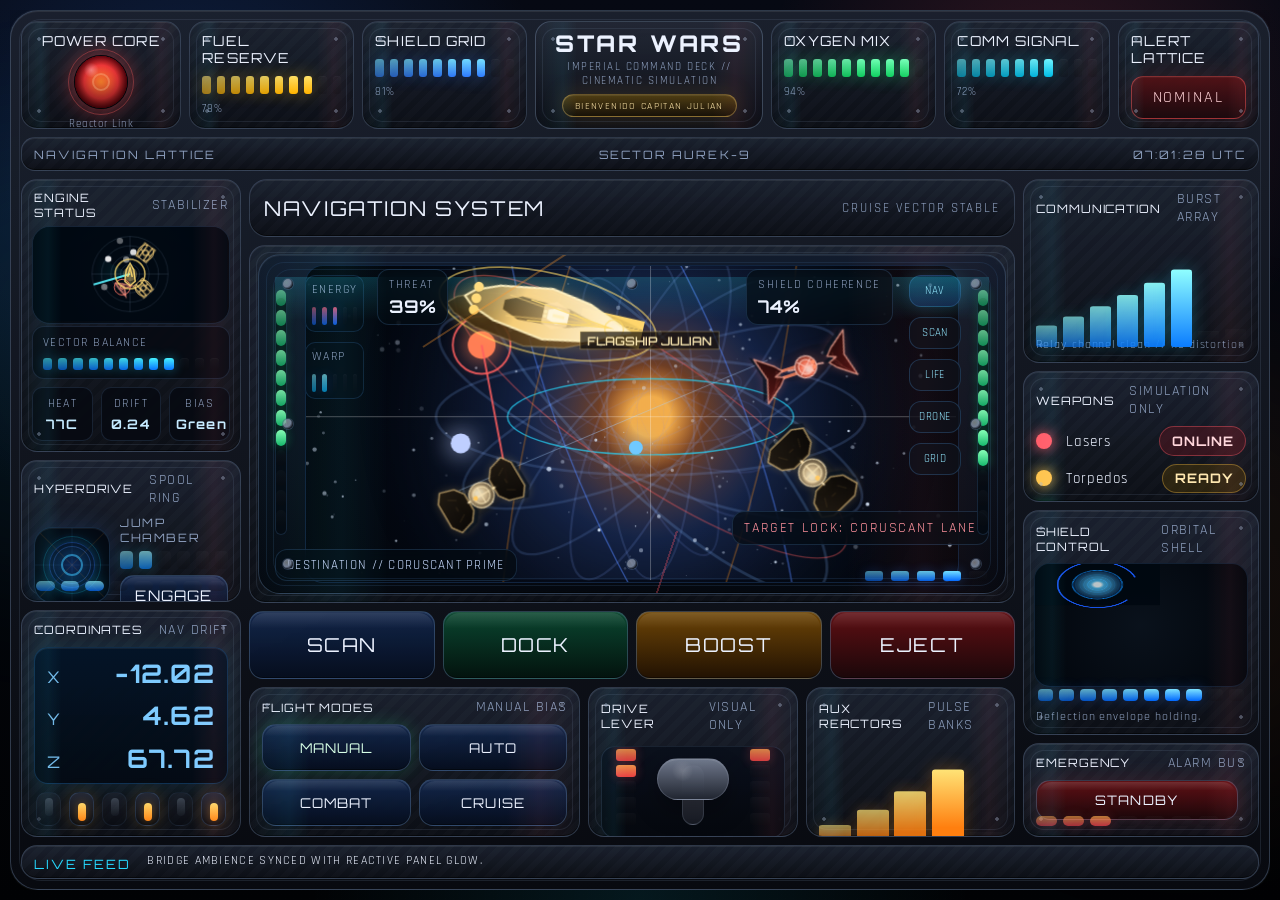
==== commit 51af56eb: "Update Star Wars bridge branding and flagship visuals" ====
--- a/index.html
+++ b/index.html
@@ -3,14 +3,14 @@
   <head>
     <meta charset="UTF-8" />
     <meta name="viewport" content="width=device-width, initial-scale=1.0" />
-    <title>Galactic Bridge</title>
+    <title>STAR WARS</title>
     <link rel="preconnect" href="https://fonts.googleapis.com" />
     <link rel="preconnect" href="https://fonts.gstatic.com" crossorigin />
     <link
       href="https://fonts.googleapis.com/css2?family=Orbitron:wght@500;700;800&family=Rajdhani:wght@500;600;700&display=swap"
       rel="stylesheet"
     />
-    <link rel="stylesheet" href="./styles.css?v=20260314c" />
+    <link rel="stylesheet" href="./styles.css?v=20260314g" />
   </head>
   <body data-power="on">
     <div class="viewport">
@@ -41,8 +41,9 @@
           </section>
 
           <section class="brand-panel">
-            <div class="brand-panel__title">Galactic Bridge</div>
-            <div class="brand-panel__sub">Long-range command deck // cinematic simulation</div>
+            <div class="brand-panel__title">STAR WARS</div>
+            <div class="brand-panel__sub">Imperial command deck // cinematic simulation</div>
+            <div class="brand-panel__welcome">Bienvenido Capitan JULIAN</div>
           </section>
 
           <section class="system resource-system">
@@ -287,6 +288,6 @@
       </div>
     </div>
 
-    <script src="./app.js?v=20260314c"></script>
+    <script src="./app.js?v=20260314g"></script>
   </body>
 </html>
--- a/styles.css
+++ b/styles.css
@@ -299,6 +299,7 @@
 .brand-panel {
   display: grid;
   place-content: center;
+  gap: 6px;
   text-align: center;
   border: 1px solid rgba(103, 122, 148, 0.5);
   background:
@@ -319,6 +320,19 @@
   letter-spacing: 0.14em;
   font-size: 0.72rem;
   text-transform: uppercase;
+}
+
+.brand-panel__welcome {
+  justify-self: center;
+  padding: 0.34rem 0.86rem;
+  border-radius: 999px;
+  border: 1px solid rgba(255, 212, 108, 0.34);
+  background: linear-gradient(180deg, rgba(92, 70, 18, 0.84), rgba(24, 18, 8, 0.98));
+  color: #ffe7aa;
+  font-size: 0.68rem;
+  letter-spacing: 0.18em;
+  text-transform: uppercase;
+  box-shadow: inset 0 1px 0 rgba(255, 247, 220, 0.08), 0 0 24px rgba(255, 194, 79, 0.16);
 }
 
 .alert-chip {
@@ -1531,6 +1545,12 @@
     font-size: 0.68rem;
   }
 
+  .brand-panel__welcome {
+    padding: 0.28rem 0.74rem;
+    font-size: 0.6rem;
+    letter-spacing: 0.14em;
+  }
+
   .subnav-strip,
   .status-ribbon {
     height: 100%;
@@ -2233,6 +2253,12 @@
     font-size: 0.58rem;
   }
 
+  .brand-panel__welcome {
+    padding: 0.24rem 0.6rem;
+    font-size: 0.52rem;
+    letter-spacing: 0.11em;
+  }
+
   .segmented-bar {
     margin-top: 8px;
   }
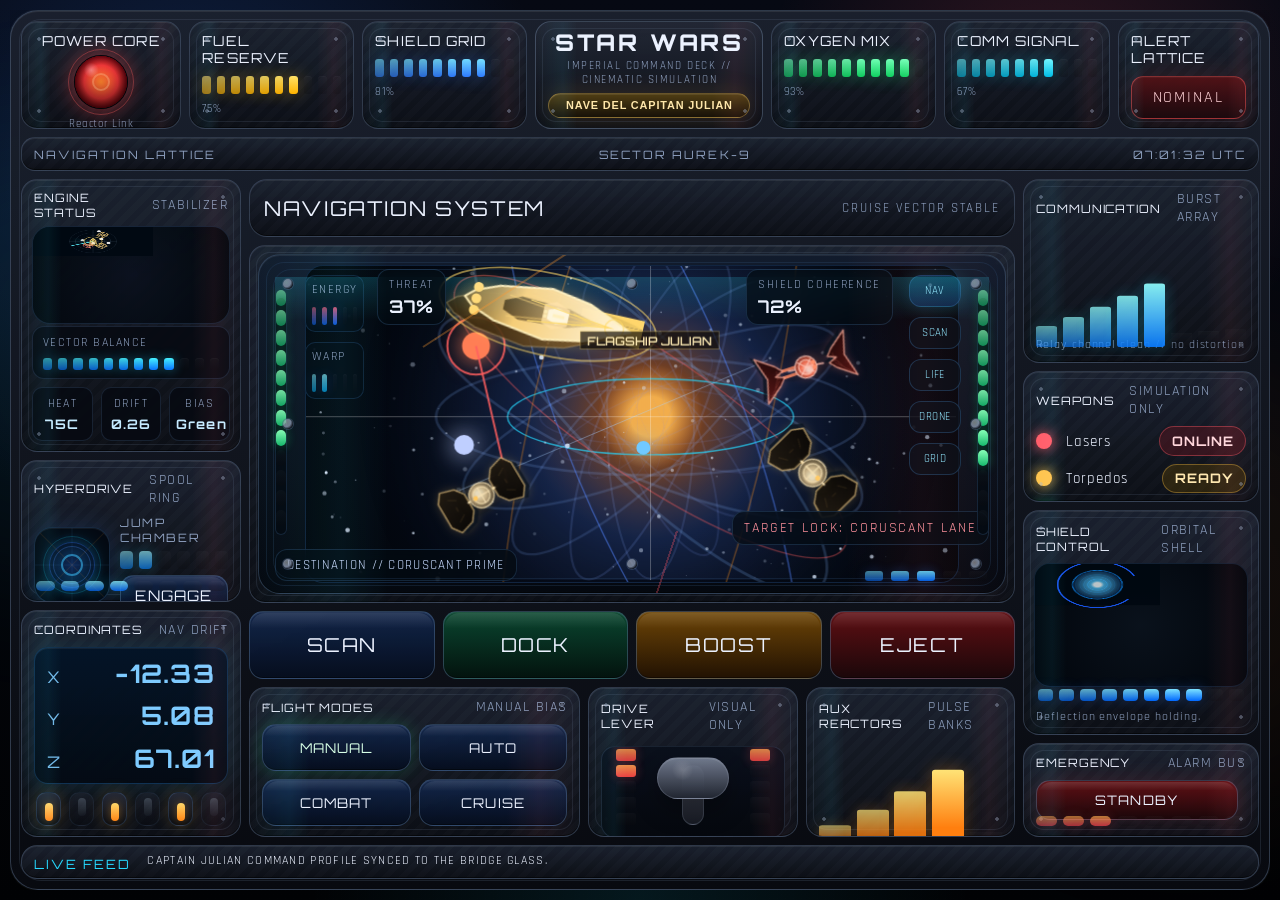
==== commit dd9bcf50: "Emphasize captain ship banner" ====
--- a/index.html
+++ b/index.html
@@ -10,7 +10,7 @@
       href="https://fonts.googleapis.com/css2?family=Orbitron:wght@500;700;800&family=Rajdhani:wght@500;600;700&display=swap"
       rel="stylesheet"
     />
-    <link rel="stylesheet" href="./styles.css?v=20260314g" />
+    <link rel="stylesheet" href="./styles.css?v=20260314h" />
   </head>
   <body data-power="on">
     <div class="viewport">
@@ -43,7 +43,7 @@
           <section class="brand-panel">
             <div class="brand-panel__title">STAR WARS</div>
             <div class="brand-panel__sub">Imperial command deck // cinematic simulation</div>
-            <div class="brand-panel__welcome">Bienvenido Capitan JULIAN</div>
+            <div class="brand-panel__welcome">NAVE DEL CAPITAN JULIAN</div>
           </section>
 
           <section class="system resource-system">
@@ -288,6 +288,6 @@
       </div>
     </div>
 
-    <script src="./app.js?v=20260314g"></script>
+    <script src="./app.js?v=20260314h"></script>
   </body>
 </html>
--- a/styles.css
+++ b/styles.css
@@ -324,13 +324,18 @@
 
 .brand-panel__welcome {
   justify-self: center;
-  padding: 0.34rem 0.86rem;
+  width: min(100%, 260px);
+  padding: 0.46rem 1rem;
   border-radius: 999px;
   border: 1px solid rgba(255, 212, 108, 0.34);
   background: linear-gradient(180deg, rgba(92, 70, 18, 0.84), rgba(24, 18, 8, 0.98));
   color: #ffe7aa;
-  font-size: 0.68rem;
-  letter-spacing: 0.18em;
+  font-size: 0.82rem;
+  font-weight: 700;
+  letter-spacing: 0.1em;
+  line-height: 1;
+  white-space: nowrap;
+  text-align: center;
   text-transform: uppercase;
   box-shadow: inset 0 1px 0 rgba(255, 247, 220, 0.08), 0 0 24px rgba(255, 194, 79, 0.16);
 }
@@ -1546,9 +1551,10 @@
   }
 
   .brand-panel__welcome {
-    padding: 0.28rem 0.74rem;
-    font-size: 0.6rem;
-    letter-spacing: 0.14em;
+    width: min(100%, 224px);
+    padding: 0.38rem 0.8rem;
+    font-size: 0.68rem;
+    letter-spacing: 0.08em;
   }
 
   .subnav-strip,
@@ -2254,9 +2260,10 @@
   }
 
   .brand-panel__welcome {
-    padding: 0.24rem 0.6rem;
-    font-size: 0.52rem;
-    letter-spacing: 0.11em;
+    width: min(100%, 198px);
+    padding: 0.32rem 0.64rem;
+    font-size: 0.58rem;
+    letter-spacing: 0.06em;
   }
 
   .segmented-bar {
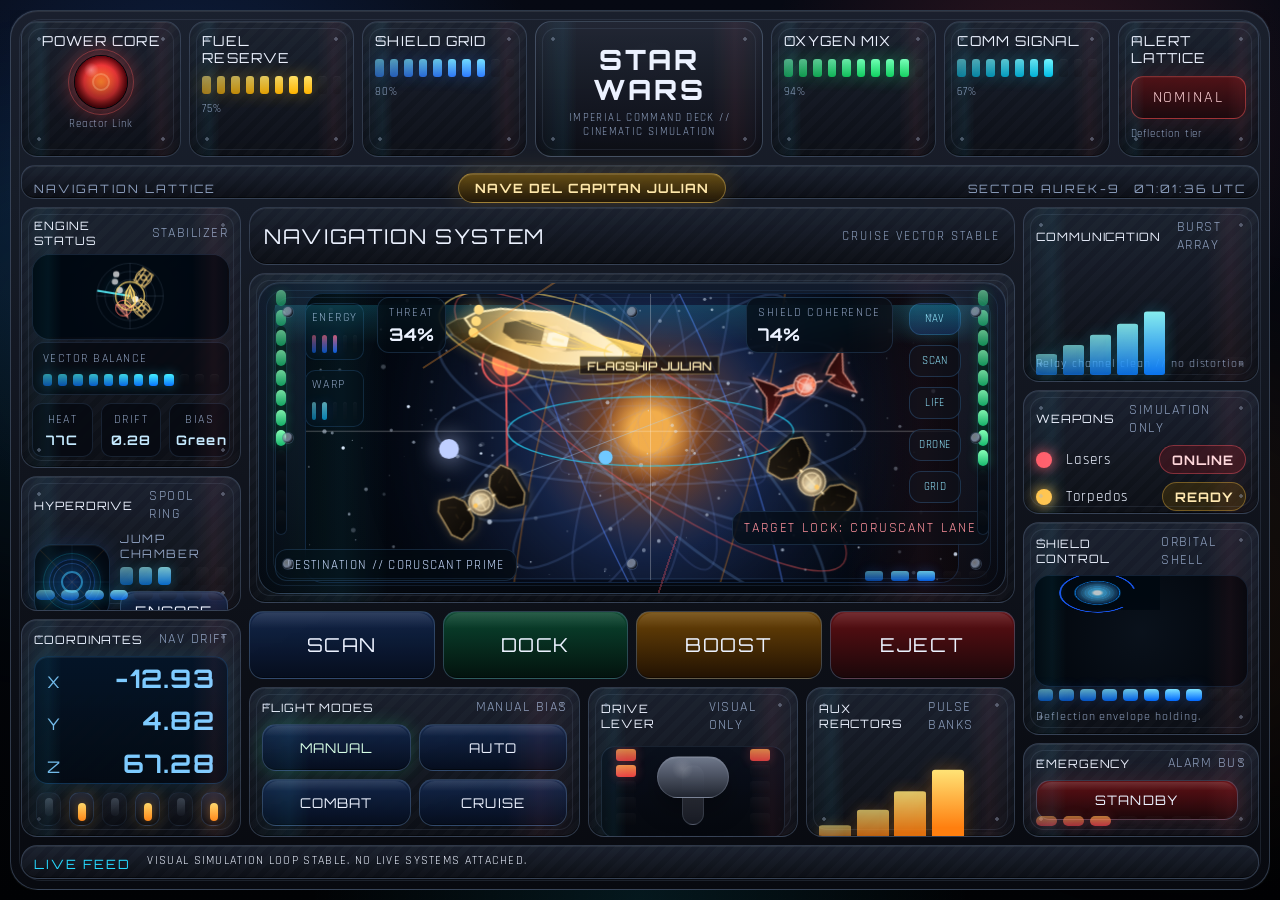
==== commit d5692492: "Sync deployed GalacticBridge source" ====
--- a/index.html
+++ b/index.html
@@ -10,7 +10,7 @@
       href="https://fonts.googleapis.com/css2?family=Orbitron:wght@500;700;800&family=Rajdhani:wght@500;600;700&display=swap"
       rel="stylesheet"
     />
-    <link rel="stylesheet" href="./styles.css?v=20260314h" />
+    <link rel="stylesheet" href="./styles.css?v=20260314q" />
   </head>
   <body data-power="on">
     <div class="viewport">
@@ -42,8 +42,7 @@
 
           <section class="brand-panel">
             <div class="brand-panel__title">STAR WARS</div>
-            <div class="brand-panel__sub">Imperial command deck // cinematic simulation</div>
-            <div class="brand-panel__welcome">NAVE DEL CAPITAN JULIAN</div>
+            <div class="brand-panel__sub">IMPERIAL COMMAND DECK // CINEMATIC SIMULATION</div>
           </section>
 
           <section class="system resource-system">
@@ -67,8 +66,11 @@
 
         <div class="subnav-strip">
           <span>Navigation lattice</span>
-          <span>Sector Aurek-9</span>
-          <span id="clockReadout">04:18:22 UTC</span>
+          <span class="captain-banner">NAVE DEL CAPITAN JULIAN</span>
+          <div class="subnav-meta">
+            <span>Sector Aurek-9</span>
+            <span id="clockReadout">04:18:22 UTC</span>
+          </div>
         </div>
 
         <section class="bridge-grid">
@@ -288,6 +290,6 @@
       </div>
     </div>
 
-    <script src="./app.js?v=20260314h"></script>
+    <script src="./app.js?v=20260314q"></script>
   </body>
 </html>
--- a/styles.css
+++ b/styles.css
@@ -298,8 +298,11 @@
 
 .brand-panel {
   display: grid;
-  place-content: center;
+  align-content: center;
+  justify-items: center;
   gap: 6px;
+  padding-top: 10px;
+  padding-bottom: 10px;
   text-align: center;
   border: 1px solid rgba(103, 122, 148, 0.5);
   background:
@@ -308,29 +311,30 @@
 }
 
 .brand-panel__title {
-  font-size: clamp(1.4rem, 2.3vw, 2.5rem);
+  font-size: clamp(1.84rem, 2.92vw, 3.18rem);
   font-weight: 800;
-  letter-spacing: 0.12em;
-  line-height: 0.94;
+  letter-spacing: 0.1em;
+  line-height: 1.08;
+  padding-top: 0.08em;
   text-wrap: balance;
 }
 
 .brand-panel__sub {
   color: var(--muted);
-  letter-spacing: 0.14em;
+  letter-spacing: 0.13em;
   font-size: 0.72rem;
   text-transform: uppercase;
 }
 
 .brand-panel__welcome {
   justify-self: center;
-  width: min(100%, 260px);
-  padding: 0.46rem 1rem;
+  width: min(100%, 346px);
+  padding: 0.62rem 1.32rem;
   border-radius: 999px;
   border: 1px solid rgba(255, 212, 108, 0.34);
   background: linear-gradient(180deg, rgba(92, 70, 18, 0.84), rgba(24, 18, 8, 0.98));
   color: #ffe7aa;
-  font-size: 0.82rem;
+  font-size: 1.06rem;
   font-weight: 700;
   letter-spacing: 0.1em;
   line-height: 1;
@@ -355,8 +359,9 @@
 }
 
 .subnav-strip {
-  display: flex;
-  justify-content: space-between;
+  display: grid;
+  grid-template-columns: auto 1fr auto;
+  align-items: center;
   gap: 1rem;
   margin-top: 10px;
   padding: 10px 14px;
@@ -364,6 +369,30 @@
   color: var(--muted);
   font-size: 0.76rem;
   letter-spacing: 0.18em;
+}
+
+.captain-banner {
+  justify-self: center;
+  width: fit-content;
+  padding: 0.58rem 1.32rem;
+  border-radius: 999px;
+  border: 1px solid rgba(255, 212, 108, 0.38);
+  background: linear-gradient(180deg, rgba(110, 83, 20, 0.9), rgba(34, 24, 8, 0.98));
+  color: #ffe8ab;
+  font-size: 0.92rem;
+  font-weight: 700;
+  letter-spacing: 0.11em;
+  line-height: 1;
+  text-align: center;
+  text-transform: uppercase;
+  box-shadow: inset 0 1px 0 rgba(255, 247, 220, 0.12), 0 0 24px rgba(255, 194, 79, 0.18);
+}
+
+.subnav-meta {
+  display: inline-flex;
+  align-items: center;
+  justify-content: flex-end;
+  gap: 1.2rem;
 }
 
 .bridge-grid {
@@ -1499,7 +1528,7 @@
     height: 100%;
     padding: 10px;
     display: grid;
-    grid-template-rows: 108px 34px minmax(0, 1fr) 34px;
+    grid-template-rows: 136px 34px minmax(0, 1fr) 34px;
     gap: 8px;
     transform: none !important;
   }
@@ -1528,6 +1557,11 @@
     padding: 10px 12px;
   }
 
+  .brand-panel {
+    padding-top: 10px;
+    padding-bottom: 6px;
+  }
+
   .power-core {
     width: 54px;
     height: 54px;
@@ -1542,18 +1576,18 @@
   }
 
   .brand-panel__title {
-    font-size: clamp(1.35rem, 1.8vw, 2rem);
+    font-size: clamp(1.72rem, 2.18vw, 2.46rem);
   }
 
   .brand-panel__sub,
   .system__sub {
-    font-size: 0.68rem;
+    font-size: 0.66rem;
   }
 
   .brand-panel__welcome {
-    width: min(100%, 224px);
-    padding: 0.38rem 0.8rem;
-    font-size: 0.68rem;
+    width: min(100%, 298px);
+    padding: 0.5rem 1.02rem;
+    font-size: 0.86rem;
     letter-spacing: 0.08em;
   }
 
@@ -1563,6 +1597,21 @@
     padding: 7px 12px;
     align-items: center;
     font-size: 0.72rem;
+  }
+
+  .subnav-strip {
+    grid-template-columns: auto minmax(220px, 1fr) auto;
+    gap: 0.75rem;
+  }
+
+  .captain-banner {
+    padding: 0.48rem 1rem;
+    font-size: 0.8rem;
+    letter-spacing: 0.08em;
+  }
+
+  .subnav-meta {
+    gap: 0.9rem;
   }
 
   .bridge-grid {
@@ -2215,7 +2264,7 @@
   .console-shell {
     width: min(1880px, calc(100vw - 12px));
     padding: 6px;
-    grid-template-rows: 88px 28px minmax(0, 1fr) 28px;
+    grid-template-rows: 108px 28px minmax(0, 1fr) 28px;
     gap: 5px;
   }
 
@@ -2250,8 +2299,13 @@
     padding: 8px 10px;
   }
 
+  .brand-panel {
+    padding-top: 10px;
+    padding-bottom: 6px;
+  }
+
   .brand-panel__title {
-    font-size: clamp(1.1rem, 1.6vw, 1.7rem);
+    font-size: clamp(1.36rem, 1.9vw, 2rem);
   }
 
   .brand-panel__sub,
@@ -2260,10 +2314,26 @@
   }
 
   .brand-panel__welcome {
-    width: min(100%, 198px);
-    padding: 0.32rem 0.64rem;
-    font-size: 0.58rem;
+    width: min(100%, 254px);
+    padding: 0.4rem 0.82rem;
+    font-size: 0.74rem;
     letter-spacing: 0.06em;
+  }
+
+  .subnav-strip {
+    grid-template-columns: auto minmax(180px, 1fr) auto;
+    gap: 0.5rem;
+    font-size: 0.64rem;
+  }
+
+  .captain-banner {
+    padding: 0.36rem 0.82rem;
+    font-size: 0.68rem;
+    letter-spacing: 0.05em;
+  }
+
+  .subnav-meta {
+    gap: 0.7rem;
   }
 
   .segmented-bar {
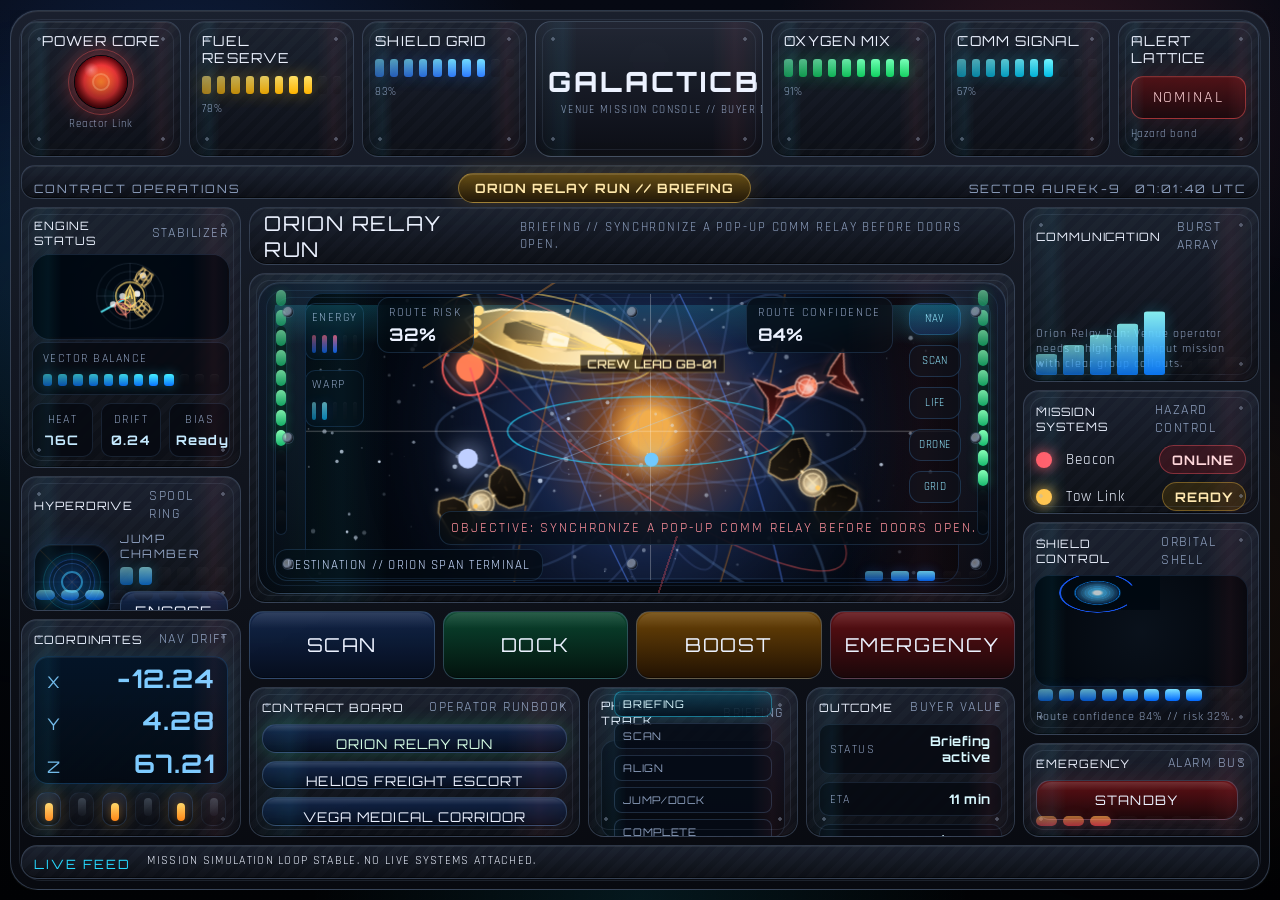
==== commit 418bc352: "Ship controller snapshot 2d4fe4b6" ====
--- a/index.html
+++ b/index.html
@@ -3,7 +3,7 @@
   <head>
     <meta charset="UTF-8" />
     <meta name="viewport" content="width=device-width, initial-scale=1.0" />
-    <title>STAR WARS</title>
+    <title>GalacticBridge Mission Console</title>
     <link rel="preconnect" href="https://fonts.googleapis.com" />
     <link rel="preconnect" href="https://fonts.gstatic.com" crossorigin />
     <link
@@ -41,8 +41,8 @@
           </section>
 
           <section class="brand-panel">
-            <div class="brand-panel__title">STAR WARS</div>
-            <div class="brand-panel__sub">IMPERIAL COMMAND DECK // CINEMATIC SIMULATION</div>
+            <div class="brand-panel__title">GalacticBridge</div>
+            <div class="brand-panel__sub">Venue mission console // Buyer demo workflow</div>
           </section>
 
           <section class="system resource-system">
@@ -60,13 +60,13 @@
           <section class="system alert-system">
             <div class="system__label">Alert Lattice</div>
             <div class="alert-chip" id="alertChip">Nominal</div>
-            <div class="system__sub">Deflection tier</div>
+            <div class="system__sub">Hazard band</div>
           </section>
         </header>
 
         <div class="subnav-strip">
-          <span>Navigation lattice</span>
-          <span class="captain-banner">NAVE DEL CAPITAN JULIAN</span>
+          <span>Contract operations</span>
+          <span class="captain-banner" id="contractBanner">Orion Relay Run // Briefing</span>
           <div class="subnav-meta">
             <span>Sector Aurek-9</span>
             <span id="clockReadout">04:18:22 UTC</span>
@@ -131,8 +131,8 @@
 
           <section class="center-column">
             <div class="nav-title">
-              <span class="nav-title__main">Navigation System</span>
-              <span class="nav-title__meta" id="modeReadout">Cruise vector stable</span>
+              <span class="nav-title__main" id="missionTitle">Orion Relay Run</span>
+              <span class="nav-title__meta" id="modeReadout">Briefing // Crew ready</span>
             </div>
 
             <article class="module view-module">
@@ -170,14 +170,14 @@
                   <span></span>
                   <span></span>
                 </div>
-                <div class="target-chip" id="targetChip">Target lock: Coruscant lane</div>
-                <div class="destination-tag" id="destinationTag">Destination // Coruscant Prime</div>
+                <div class="target-chip" id="targetChip">Objective: Relay timing window</div>
+                <div class="destination-tag" id="destinationTag">Destination // Orion Span Terminal</div>
                 <div class="screen-kpi screen-kpi--left">
-                  <span>Threat</span>
+                  <span>Route risk</span>
                   <strong id="threatValue">38%</strong>
                 </div>
                 <div class="screen-kpi screen-kpi--right">
-                  <span>Shield coherence</span>
+                  <span>Route confidence</span>
                   <strong id="screenShieldValue">84%</strong>
                 </div>
                 <div class="display-footer-lights" id="displayFooterLights"></div>
@@ -188,42 +188,43 @@
               <button class="command-button" data-action="scan">Scan</button>
               <button class="command-button command-button--green" data-action="dock">Dock</button>
               <button class="command-button command-button--amber" data-action="boost">Boost</button>
-              <button class="command-button command-button--danger" data-action="eject">Eject</button>
+              <button class="command-button command-button--danger" data-action="eject">Emergency</button>
             </div>
 
             <div class="lower-deck">
-              <article class="module mode-module">
+              <article class="module mode-module contract-module">
                 <div class="module__header">
-                  <span>Flight Modes</span>
-                  <span class="module__hint">Manual bias</span>
-                </div>
-                <div class="mode-pills">
-                  <button class="mode-pill is-active" data-mode="manual" type="button">Manual</button>
-                  <button class="mode-pill" data-mode="auto" type="button">Auto</button>
-                  <button class="mode-pill" data-mode="combat" type="button">Combat</button>
-                  <button class="mode-pill" data-mode="cruise" type="button">Cruise</button>
+                  <span>Contract Board</span>
+                  <span class="module__hint">Operator runbook</span>
+                </div>
+                <div class="contract-pills">
+                  <button class="mode-pill is-active" data-contract="orion" type="button">Orion Relay Run</button>
+                  <button class="mode-pill" data-contract="helios" type="button">Helios Freight Escort</button>
+                  <button class="mode-pill" data-contract="vega" type="button">Vega Medical Corridor</button>
                 </div>
               </article>
 
               <article class="module throttle-module">
                 <div class="module__header">
-                  <span>Drive Lever</span>
-                  <span class="module__hint">Visual only</span>
-                </div>
-                <div class="throttle-chamber">
-                  <div class="throttle-ladder throttle-ladder--left" id="throttleLeft"></div>
-                  <div class="throttle-rail"></div>
-                  <div class="throttle-handle" id="throttleHandle"></div>
-                  <div class="throttle-ladder throttle-ladder--right" id="throttleRight"></div>
+                  <span>Phase Track</span>
+                  <span class="module__hint" id="phaseHint">Briefing</span>
+                </div>
+                <div class="phase-panel">
+                  <div class="phase-steps" id="phaseSteps"></div>
+                  <div class="phase-copy" id="phaseCopy">Select a contract, then Scan to begin.</div>
                 </div>
               </article>
 
-              <article class="module aux-module">
+              <article class="module aux-module outcome-module">
                 <div class="module__header">
-                  <span>Aux Reactors</span>
-                  <span class="module__hint">Pulse banks</span>
-                </div>
-                <div class="aux-bars" id="auxBars"></div>
+                  <span>Outcome</span>
+                  <span class="module__hint">Buyer value</span>
+                </div>
+                <div class="outcome-grid">
+                  <div><span>Status</span><strong id="missionStatus">Awaiting briefing</strong></div>
+                  <div><span>ETA</span><strong id="missionEta">11 min</strong></div>
+                  <div><span>Payout</span><strong id="missionPayout">$18.5K</strong></div>
+                </div>
               </article>
             </div>
           </section>
@@ -240,23 +241,23 @@
 
             <article class="module weapons-module">
               <div class="module__header">
-                <span>Weapons</span>
-                <span class="module__hint">Simulation only</span>
+                <span>Mission Systems</span>
+                <span class="module__hint">Hazard control</span>
               </div>
               <div class="weapon-row">
                 <span class="weapon-dot weapon-dot--red"></span>
-                <span>Lasers</span>
-                <strong class="weapon-state weapon-state--red" id="laserState">Online</strong>
+                <span>Beacon</span>
+                <strong class="weapon-state weapon-state--red" id="beaconState">Online</strong>
               </div>
               <div class="weapon-row">
                 <span class="weapon-dot weapon-dot--amber"></span>
-                <span>Torpedos</span>
-                <strong class="weapon-state weapon-state--amber" id="torpedoState">Ready</strong>
+                <span>Tow Link</span>
+                <strong class="weapon-state weapon-state--amber" id="towState">Ready</strong>
               </div>
               <div class="weapon-row">
                 <span class="weapon-dot weapon-dot--green"></span>
-                <span>Missiles</span>
-                <strong class="weapon-state weapon-state--green" id="missileState">Armed</strong>
+                <span>Deflectors</span>
+                <strong class="weapon-state weapon-state--green" id="deflectorState">Active</strong>
               </div>
               <div class="weapon-charge" id="weaponCharge"></div>
             </article>
--- a/styles.css
+++ b/styles.css
@@ -1096,11 +1096,16 @@
   gap: 10px;
 }
 
-.mode-pills {
+.mode-pills,
+.contract-pills {
   display: grid;
   grid-template-columns: repeat(2, minmax(0, 1fr));
   gap: 10px;
   padding: 10px 14px 0;
+}
+
+.contract-pills {
+  grid-template-columns: 1fr;
 }
 
 .mode-pill {
@@ -1114,6 +1119,94 @@
     inset 0 -1px 0 rgba(0, 0, 0, 0.42),
     0 0 18px rgba(45, 255, 139, 0.18);
   color: #d7ffe6;
+}
+
+.phase-panel {
+  display: grid;
+  align-content: center;
+  gap: 10px;
+  height: 100%;
+  min-height: 150px;
+  margin: 12px 14px 0;
+  padding: 12px;
+  border-radius: 14px;
+  background:
+    linear-gradient(180deg, rgba(11, 16, 28, 0.96), rgba(5, 8, 14, 0.98)),
+    linear-gradient(180deg, rgba(255, 255, 255, 0.04), transparent);
+  border: 1px solid rgba(70, 92, 120, 0.32);
+}
+
+.phase-steps {
+  display: grid;
+  gap: 6px;
+}
+
+.phase-steps span {
+  display: block;
+  min-height: 22px;
+  padding: 5px 8px;
+  border-radius: 8px;
+  border: 1px solid rgba(75, 102, 138, 0.36);
+  background: rgba(5, 12, 22, 0.82);
+  color: var(--muted);
+  font-family: "Orbitron", sans-serif;
+  font-size: 0.66rem;
+  letter-spacing: 0.06em;
+  text-transform: uppercase;
+}
+
+.phase-steps span.is-on {
+  color: #d9f8ff;
+  border-color: rgba(38, 217, 255, 0.38);
+  background: linear-gradient(180deg, rgba(15, 73, 96, 0.74), rgba(6, 20, 34, 0.96));
+}
+
+.phase-steps span.is-current {
+  box-shadow: 0 0 16px rgba(38, 217, 255, 0.22);
+}
+
+.phase-steps span.is-hold {
+  color: #ffe4b8;
+  border-color: rgba(255, 195, 73, 0.42);
+  background: rgba(91, 55, 7, 0.46);
+}
+
+.phase-copy {
+  color: var(--muted);
+  font-size: 0.78rem;
+  letter-spacing: 0.06em;
+}
+
+.outcome-grid {
+  display: grid;
+  gap: 8px;
+  padding: 12px 14px 0;
+}
+
+.outcome-grid div {
+  display: flex;
+  align-items: center;
+  justify-content: space-between;
+  gap: 8px;
+  padding: 8px 10px;
+  border-radius: 10px;
+  background: rgba(7, 10, 18, 0.9);
+  border: 1px solid rgba(69, 94, 128, 0.28);
+}
+
+.outcome-grid span {
+  color: var(--muted);
+  font-size: 0.72rem;
+  letter-spacing: 0.12em;
+  text-transform: uppercase;
+}
+
+.outcome-grid strong {
+  color: #d8f8ff;
+  font-family: "Orbitron", sans-serif;
+  font-size: 0.82rem;
+  letter-spacing: 0.04em;
+  text-align: right;
 }
 
 .throttle-chamber {
@@ -1873,7 +1966,8 @@
     grid-template-rows: auto minmax(0, 1fr);
   }
 
-  .mode-pills {
+  .mode-pills,
+  .contract-pills {
     height: 100%;
     padding: 8px 12px 0;
     gap: 8px;
@@ -1883,7 +1977,8 @@
     font-size: 0.84rem;
   }
 
-  .throttle-chamber {
+  .throttle-chamber,
+  .phase-panel {
     min-height: 0;
     height: 100%;
     margin: 12px 12px 0;
@@ -1918,11 +2013,12 @@
     height: 12px;
   }
 
-  .aux-bars {
+  .aux-bars,
+  .outcome-grid {
     height: 100%;
     min-height: 0;
     padding: 8px 12px 0;
-    align-items: end;
+    align-items: stretch;
   }
 
   .comms-module {
@@ -2503,7 +2599,8 @@
     font-size: 0.72rem;
   }
 
-  .mode-pills {
+  .mode-pills,
+  .contract-pills {
     padding: 6px 10px 0;
     gap: 6px;
   }
@@ -2512,7 +2609,8 @@
     font-size: 0.76rem;
   }
 
-  .throttle-chamber {
+  .throttle-chamber,
+  .phase-panel {
     margin: 10px 10px 0;
   }
 
